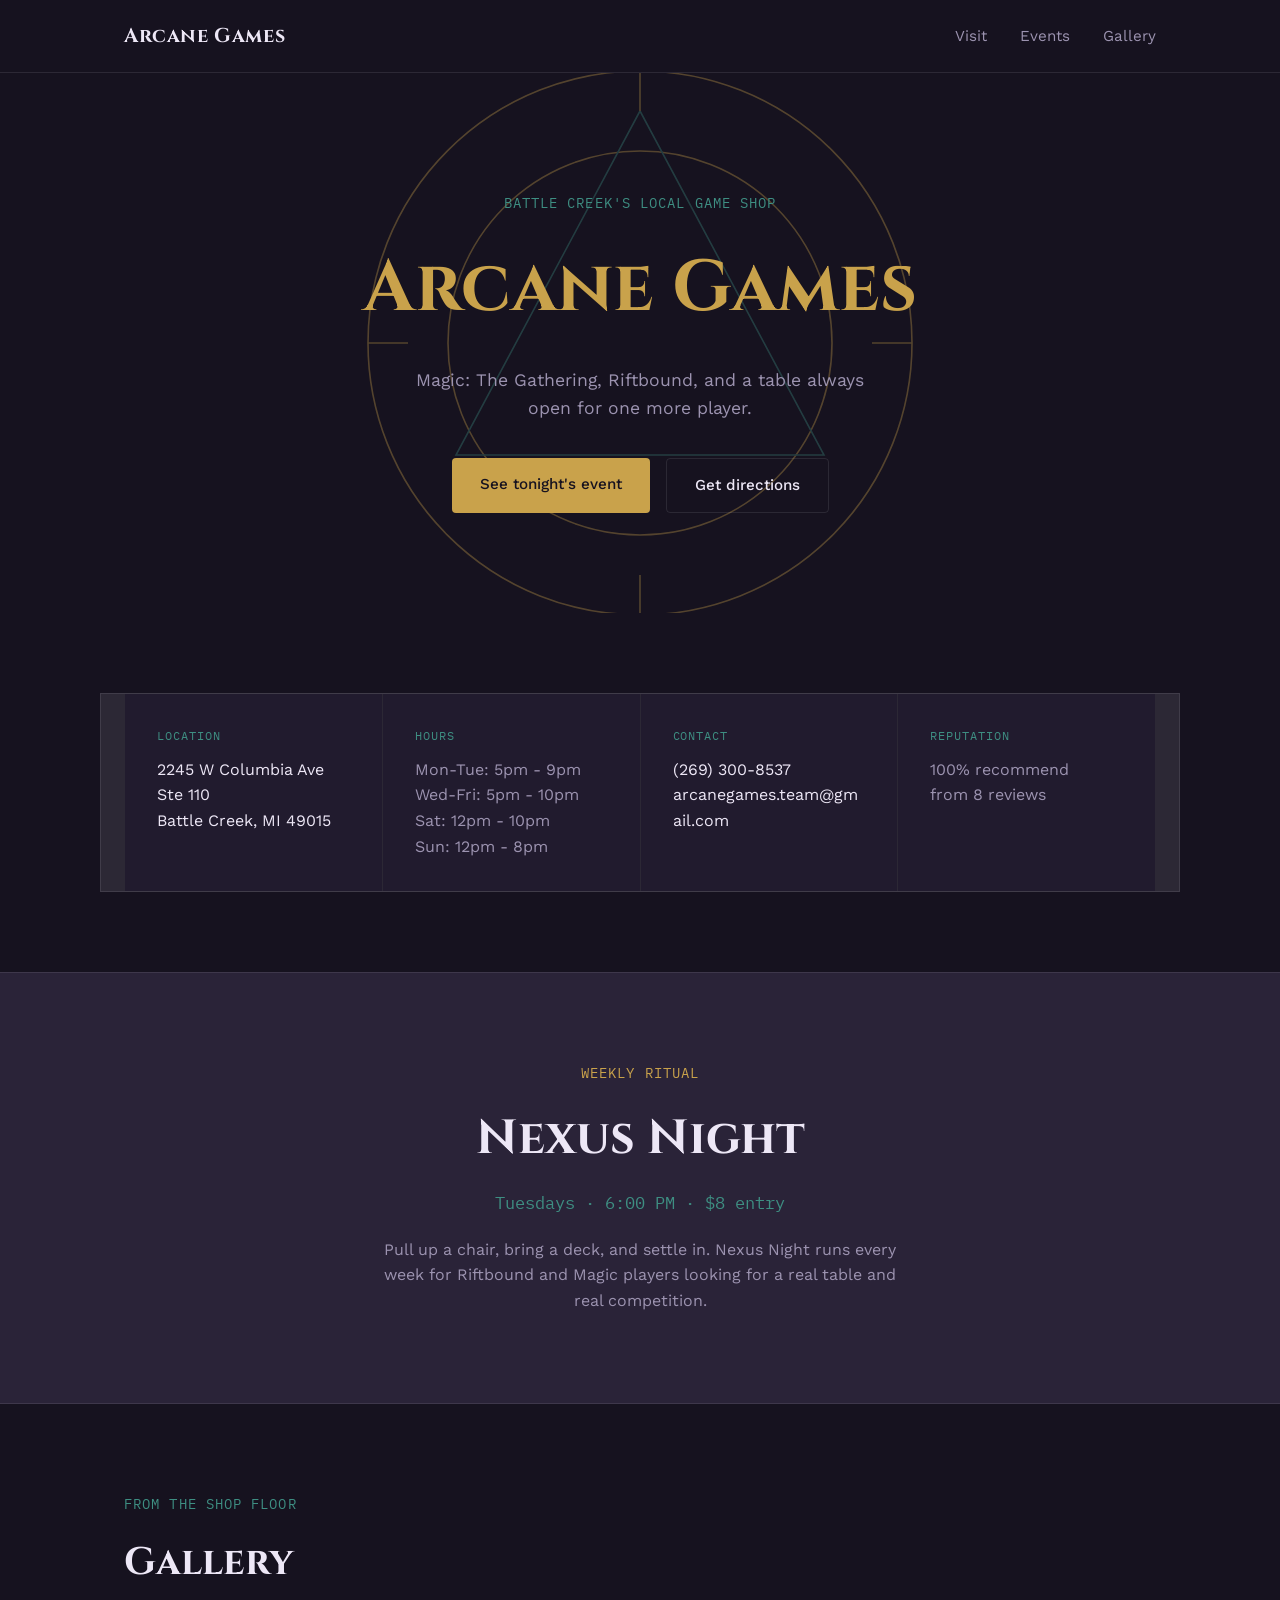
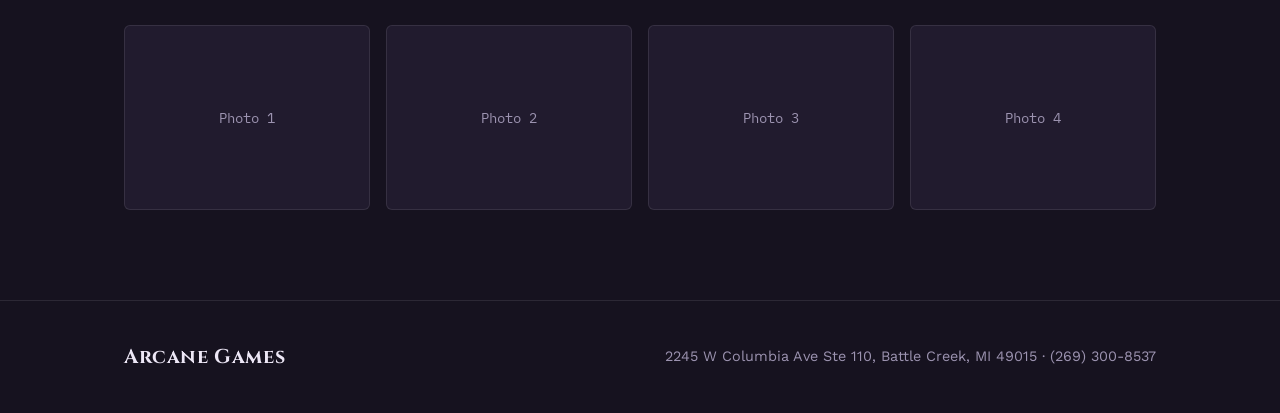
==== index.html @ 2b304235 "Add initial homepage with hero, details, event spotlight, and gallery" ====
<!DOCTYPE html>
<html lang="en">
<head>
<meta charset="UTF-8">
<meta name="viewport" content="width=device-width, initial-scale=1.0">
<title>Arcane Games | Battle Creek, MI</title>
<link rel="stylesheet" href="style.css">
<link rel="preconnect" href="https://fonts.googleapis.com">
<link href="https://fonts.googleapis.com/css2?family=Cinzel:wght@500;700&family=Work+Sans:wght@400;500;600&family=IBM+Plex+Mono:wght@400;500&display=swap" rel="stylesheet">
</head>
<body>

  <header class="site-header">
    <div class="wrap header-inner">
      <span class="logo">Arcane Games</span>
      <nav class="nav-links">
        <a href="#details">Visit</a>
        <a href="#events">Events</a>
        <a href="#gallery">Gallery</a>
      </nav>
    </div>
  </header>

  <section class="hero">
    <svg class="sigil" viewBox="0 0 400 400" aria-hidden="true">
      <circle class="sigil-ring ring-outer" cx="200" cy="200" r="170"/>
      <circle class="sigil-ring ring-inner" cx="200" cy="200" r="120"/>
      <polygon class="sigil-shape" points="200,55 315,270 85,270"/>
      <g class="sigil-ticks">
        <line x1="200" y1="30" x2="200" y2="55"/>
        <line x1="370" y1="200" x2="345" y2="200"/>
        <line x1="200" y1="370" x2="200" y2="345"/>
        <line x1="30" y1="200" x2="55" y2="200"/>
      </g>
    </svg>
    <div class="wrap hero-inner">
      <p class="eyebrow">Battle Creek's local game shop</p>
      <h1>Arcane Games</h1>
      <p class="hero-sub">Magic: The Gathering, Riftbound, and a table always open for one more player.</p>
      <div class="hero-actions">
        <a class="btn btn-gold" href="#events">See tonight's event</a>
        <a class="btn btn-ghost" href="#details">Get directions</a>
      </div>
    </div>
  </section>

  <section id="details" class="details">
    <div class="wrap details-grid">
      <div class="detail-card">
        <span class="label">Location</span>
        <p><a href="https://maps.google.com/?q=2245+W+Columbia+Ave+Ste+110+Battle+Creek+MI+49015" target="_blank" rel="noopener">2245 W Columbia Ave Ste 110<br>Battle Creek, MI 49015</a></p>
      </div>
      <div class="detail-card">
        <span class="label">Hours</span>
        <p>Mon-Tue: 5pm - 9pm<br>Wed-Fri: 5pm - 10pm<br>Sat: 12pm - 10pm<br>Sun: 12pm - 8pm</p>
      </div>
      <div class="detail-card">
        <span class="label">Contact</span>
        <p><a href="tel:+12693008537">(269) 300-8537</a><br>
        <a href="mailto:arcanegames.team@gmail.com">arcanegames.team@gmail.com</a></p>
      </div>
      <div class="detail-card">
        <span class="label">Reputation</span>
        <p>100% recommend<br>from 8 reviews</p>
      </div>
    </div>
  </section>

  <section id="events" class="event-spotlight">
    <div class="wrap event-inner">
      <span class="eyebrow eyebrow-light">Weekly Ritual</span>
      <h2>Nexus Night</h2>
      <p class="event-time">Tuesdays · 6:00 PM · $8 entry</p>
      <p class="event-copy">Pull up a chair, bring a deck, and settle in. Nexus Night runs every week for Riftbound and Magic players looking for a real table and real competition.</p>
    </div>
  </section>

  <section id="gallery" class="gallery">
    <div class="wrap">
      <span class="eyebrow">From the shop floor</span>
      <h2>Gallery</h2>
      <div class="gallery-grid">
        <!-- Replace these with real photos in an /images folder -->
        <div class="gallery-item placeholder">Photo 1</div>
        <div class="gallery-item placeholder">Photo 2</div>
        <div class="gallery-item placeholder">Photo 3</div>
        <div class="gallery-item placeholder">Photo 4</div>
      </div>
    </div>
  </section>

  <footer class="site-footer">
    <div class="wrap footer-inner">
      <span class="logo">Arcane Games</span>
      <p>2245 W Columbia Ave Ste 110, Battle Creek, MI 49015 · (269) 300-8537</p>
    </div>
  </footer>

  <script src="script.js"></script>
</body>
</html>
---- style.css ----
:root {
  --bg: #16121f;
  --surface: #211b2e;
  --surface-alt: #2a2338;
  --gold: #c9a24b;
  --teal: #3e8e82;
  --text: #ede7f6;
  --text-muted: #9c93b0;
  --border: rgba(237, 231, 246, 0.1);

  --font-display: 'Cinzel', serif;
  --font-body: 'Work Sans', sans-serif;
  --font-mono: 'IBM Plex Mono', monospace;
}

* { box-sizing: border-box; margin: 0; padding: 0; }

body {
  background: var(--bg);
  color: var(--text);
  font-family: var(--font-body);
  line-height: 1.6;
}

a { color: var(--gold); text-decoration: none; }
a:hover { text-decoration: underline; }

.wrap {
  max-width: 1080px;
  margin: 0 auto;
  padding: 0 24px;
}

/* Header */
.site-header {
  padding: 20px 0;
  border-bottom: 1px solid var(--border);
}
.header-inner {
  display: flex;
  justify-content: space-between;
  align-items: center;
}
.logo {
  font-family: var(--font-display);
  font-weight: 700;
  font-size: 1.25rem;
  letter-spacing: 0.03em;
}
.nav-links a {
  color: var(--text-muted);
  margin-left: 28px;
  font-size: 0.95rem;
}
.nav-links a:hover { color: var(--gold); }

/* Hero */
.hero {
  position: relative;
  overflow: hidden;
  padding: 120px 0 100px;
  text-align: center;
}
.sigil {
  position: absolute;
  top: 50%;
  left: 50%;
  width: 640px;
  height: 640px;
  transform: translate(-50%, -50%);
  opacity: 0;
  pointer-events: none;
}
.sigil-ring, .sigil-shape, .sigil-ticks line {
  fill: none;
  stroke: var(--gold);
  stroke-width: 1;
}
.sigil-shape { stroke: var(--teal); }

body.loaded .sigil {
  animation: sigil-fade-in 1.8s ease-out forwards;
}
.ring-outer {
  stroke-dasharray: 1070;
  stroke-dashoffset: 1070;
}
.ring-inner {
  stroke-dasharray: 754;
  stroke-dashoffset: 754;
}
.sigil-shape {
  stroke-dasharray: 720;
  stroke-dashoffset: 720;
}
body.loaded .ring-outer {
  animation: sigil-draw 1.6s ease-out 0.2s forwards;
}
body.loaded .ring-inner {
  animation: sigil-draw 1.6s ease-out 0.5s forwards;
}
body.loaded .sigil-shape {
  animation: sigil-draw 1.4s ease-out 0.8s forwards;
}

@keyframes sigil-fade-in {
  to { opacity: 0.35; }
}
@keyframes sigil-draw {
  to { stroke-dashoffset: 0; }
}

@media (prefers-reduced-motion: reduce) {
  .sigil { opacity: 0.25; }
  .ring-outer, .ring-inner, .sigil-shape { stroke-dashoffset: 0; }
  body.loaded .sigil,
  body.loaded .ring-outer,
  body.loaded .ring-inner,
  body.loaded .sigil-shape {
    animation: none;
  }
}

.hero-inner { position: relative; z-index: 1; }
.eyebrow {
  display: block;
  font-family: var(--font-mono);
  font-size: 0.85rem;
  letter-spacing: 0.08em;
  text-transform: uppercase;
  color: var(--teal);
  margin-bottom: 16px;
}
.hero h1 {
  font-family: var(--font-display);
  font-size: clamp(2.5rem, 6vw, 4.5rem);
  font-weight: 700;
  color: var(--gold);
  margin-bottom: 20px;
}
.hero-sub {
  max-width: 480px;
  margin: 0 auto 36px;
  color: var(--text-muted);
  font-size: 1.1rem;
}
.hero-actions {
  display: flex;
  gap: 16px;
  justify-content: center;
  flex-wrap: wrap;
}
.btn {
  display: inline-block;
  padding: 14px 28px;
  border-radius: 4px;
  font-weight: 500;
  font-size: 0.95rem;
}
.btn-gold {
  background: var(--gold);
  color: var(--bg);
}
.btn-gold:hover { background: #d9b562; text-decoration: none; }
.btn-ghost {
  border: 1px solid var(--border);
  color: var(--text);
}
.btn-ghost:hover { border-color: var(--gold); color: var(--gold); text-decoration: none; }

/* Details */
.details { padding: 80px 0; }
.details-grid {
  display: grid;
  grid-template-columns: repeat(auto-fit, minmax(220px, 1fr));
  gap: 1px;
  background: var(--border);
  border: 1px solid var(--border);
}
.detail-card {
  background: var(--surface);
  padding: 32px;
}
.detail-card .label {
  display: block;
  font-family: var(--font-mono);
  font-size: 0.75rem;
  letter-spacing: 0.08em;
  text-transform: uppercase;
  color: var(--teal);
  margin-bottom: 12px;
}
.detail-card p { 
    color: var(--text-muted);
    overflow-wrap: break-word;
}
.detail-card a { color: var(--text); }

/* Event spotlight */
.event-spotlight {
  background: var(--surface-alt);
  padding: 90px 0;
  text-align: center;
  border-top: 1px solid var(--border);
  border-bottom: 1px solid var(--border);
}
.eyebrow-light { color: var(--gold); }
.event-spotlight h2 {
  font-family: var(--font-display);
  font-size: clamp(2rem, 4vw, 3rem);
  margin-bottom: 12px;
}
.event-time {
  font-family: var(--font-mono);
  color: var(--teal);
  margin-bottom: 20px;
  font-size: 1.05rem;
}
.event-copy {
  max-width: 520px;
  margin: 0 auto;
  color: var(--text-muted);
}

/* Gallery */
.gallery { padding: 90px 0; }
.gallery h2 {
  font-family: var(--font-display);
  font-size: clamp(1.8rem, 3vw, 2.5rem);
  margin: 8px 0 32px;
}
.gallery-grid {
  display: grid;
  grid-template-columns: repeat(auto-fit, minmax(220px, 1fr));
  gap: 16px;
}
.gallery-item {
  aspect-ratio: 4/3;
  background: var(--surface);
  border: 1px solid var(--border);
  border-radius: 6px;
  display: flex;
  align-items: center;
  justify-content: center;
  color: var(--text-muted);
  font-family: var(--font-mono);
  font-size: 0.9rem;
  background-size: cover;
  background-position: center;
}

/* Footer */
.site-footer {
  border-top: 1px solid var(--border);
  padding: 40px 0;
}
.footer-inner {
  display: flex;
  justify-content: space-between;
  align-items: center;
  flex-wrap: wrap;
  gap: 12px;
}
.footer-inner p {
  color: var(--text-muted);
  font-size: 0.9rem;
}

@media (max-width: 640px) {
  .nav-links { display: none; }
  .footer-inner { flex-direction: column; text-align: center; }
}
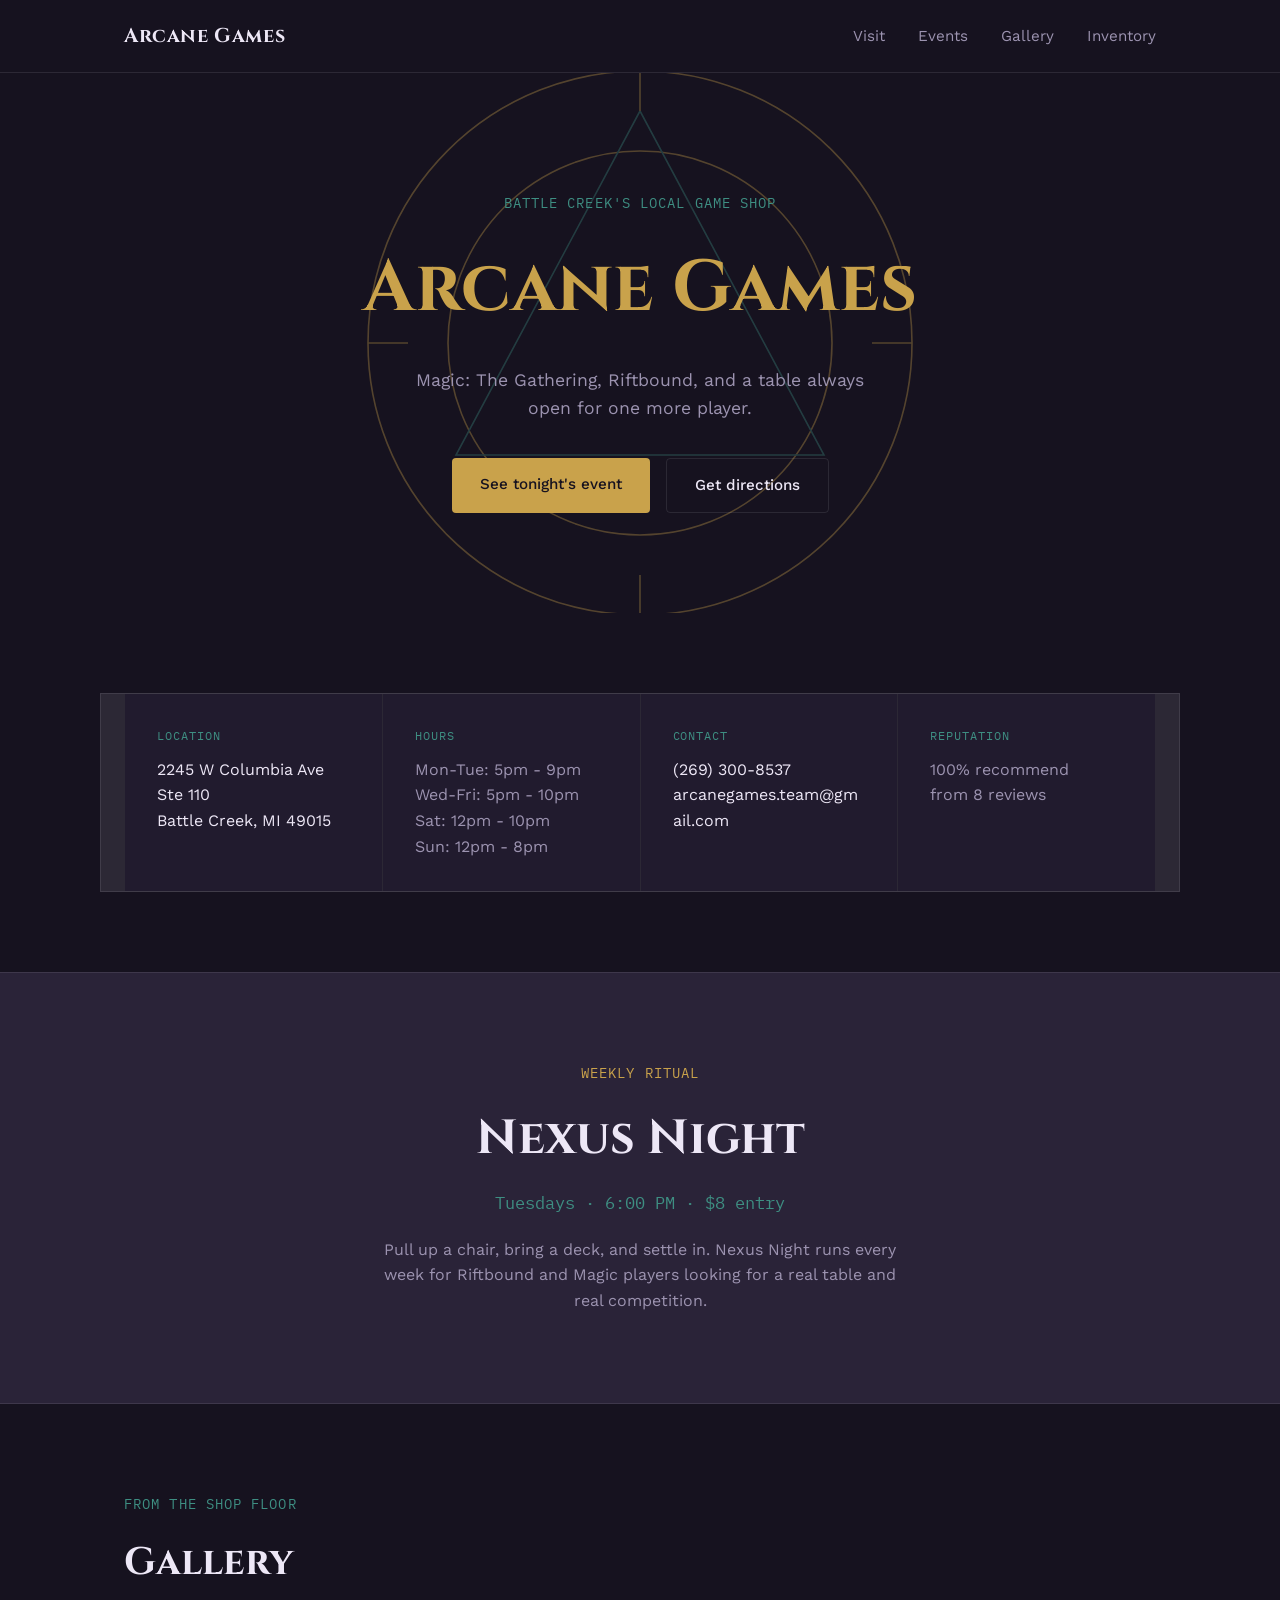
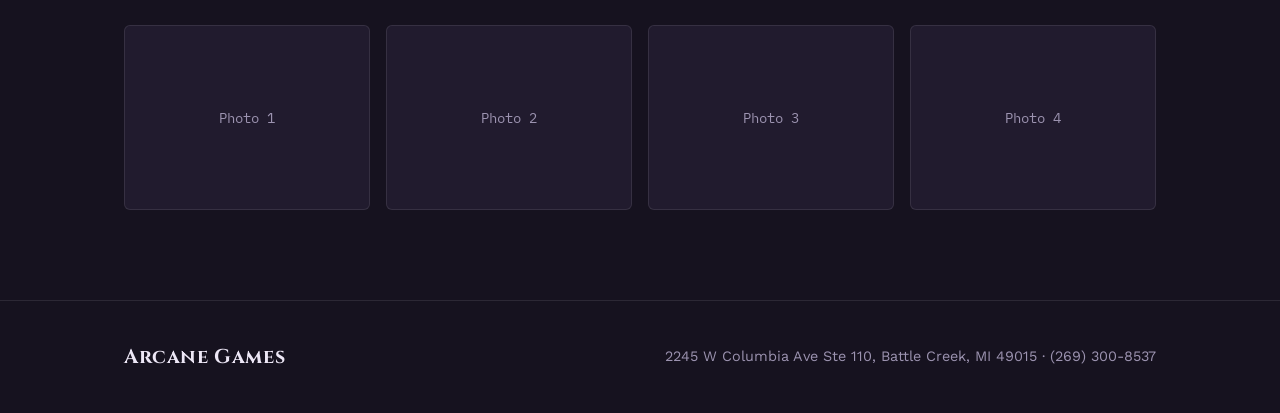
==== commit fb8aa481: "Add live inventory search with Scryfall card images" ====
--- a/index.html
+++ b/index.html
@@ -17,6 +17,7 @@
         <a href="#details">Visit</a>
         <a href="#events">Events</a>
         <a href="#gallery">Gallery</a>
+        <a href="inventory.html">Inventory</a>
       </nav>
     </div>
   </header>
--- a/style.css
+++ b/style.css
@@ -269,4 +269,109 @@
 @media (max-width: 640px) {
   .nav-links { display: none; }
   .footer-inner { flex-direction: column; text-align: center; }
+}
+
+/* Inventory page */
+.inventory-page {
+  padding: 100px 0 80px;
+  min-height: 60vh;
+}
+.inventory-title {
+  font-family: var(--font-display);
+  font-size: clamp(2rem, 4vw, 3rem);
+  color: var(--gold);
+  margin: 8px 0 12px;
+}
+.inventory-sub {
+  color: var(--text-muted);
+  margin-bottom: 32px;
+}
+
+.inventory-controls {
+  display: flex;
+  gap: 12px;
+  flex-wrap: wrap;
+  margin-bottom: 28px;
+}
+.inventory-search {
+  flex: 1 1 260px;
+  padding: 12px 16px;
+  background: var(--surface);
+  border: 1px solid var(--border);
+  border-radius: 4px;
+  color: var(--text);
+  font-family: var(--font-body);
+  font-size: 0.95rem;
+}
+.inventory-search::placeholder { color: var(--text-muted); }
+
+.inventory-select {
+  padding: 12px 16px;
+  background: var(--surface);
+  border: 1px solid var(--border);
+  border-radius: 4px;
+  color: var(--text);
+  font-family: var(--font-body);
+  font-size: 0.95rem;
+}
+
+.inventory-status {
+  color: var(--text-muted);
+  font-family: var(--font-mono);
+  font-size: 0.9rem;
+  margin-bottom: 20px;
+}
+
+.inventory-grid {
+  display: grid;
+  grid-template-columns: repeat(auto-fill, minmax(240px, 1fr));
+  gap: 16px;
+}
+.card-tile {
+  background: var(--surface);
+  border: 1px solid var(--border);
+  border-radius: 6px;
+  overflow: hidden;
+}
+.card-image {
+  width: 100%;
+  aspect-ratio: 5/7;
+  object-fit: cover;
+  display: block;
+  background: var(--surface-alt);
+}
+.card-image-placeholder {
+  display: flex;
+  align-items: center;
+  justify-content: center;
+  color: var(--text-muted);
+  font-family: var(--font-mono);
+  font-size: 0.85rem;
+}
+.card-info {
+  padding: 16px;
+}
+.card-tile .card-name {
+  font-weight: 600;
+  color: var(--text);
+  margin-bottom: 6px;
+}
+.card-tile .card-set {
+  font-family: var(--font-mono);
+  font-size: 0.8rem;
+  color: var(--teal);
+  text-transform: uppercase;
+  letter-spacing: 0.05em;
+  margin-bottom: 10px;
+}
+.card-tile .card-meta {
+  display: flex;
+  justify-content: space-between;
+  align-items: center;
+  color: var(--text-muted);
+  font-size: 0.9rem;
+}
+.card-tile .card-price {
+  color: var(--gold);
+  font-weight: 600;
 }
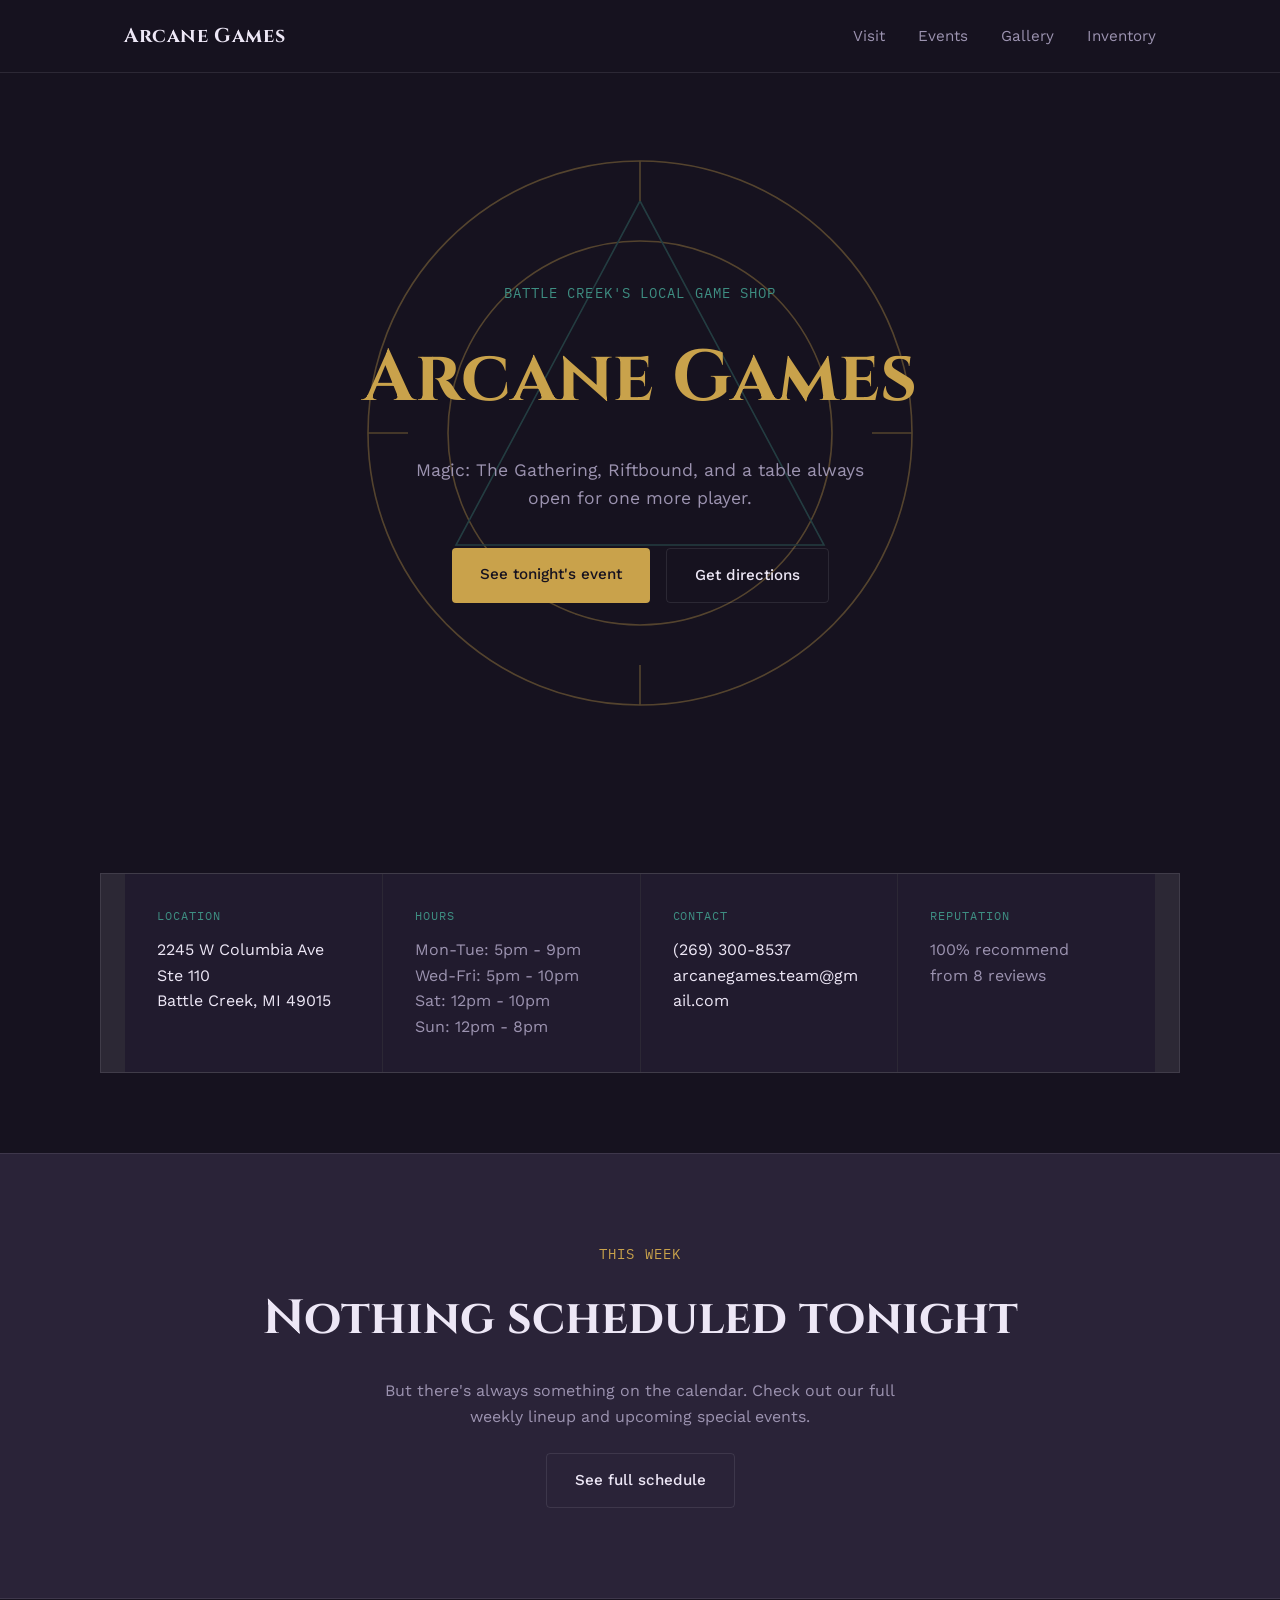
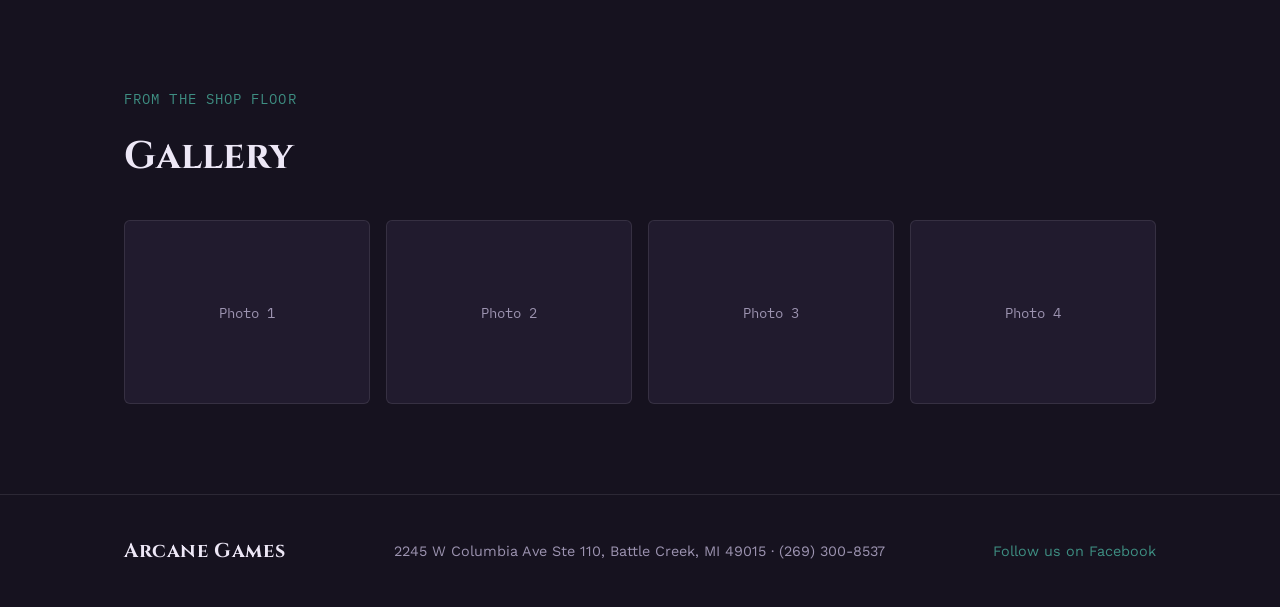
==== commit ef2e9e90: "Add tonight's event feature, fix events page spacing, fix hero sigil clipping" ====
--- a/index.html
+++ b/index.html
@@ -15,7 +15,7 @@
       <span class="logo">Arcane Games</span>
       <nav class="nav-links">
         <a href="#details">Visit</a>
-        <a href="#events">Events</a>
+        <a href="events.html">Events</a>
         <a href="#gallery">Gallery</a>
         <a href="inventory.html">Inventory</a>
       </nav>
@@ -68,13 +68,14 @@
   </section>
 
   <section id="events" class="event-spotlight">
-    <div class="wrap event-inner">
-      <span class="eyebrow eyebrow-light">Weekly Ritual</span>
-      <h2>Nexus Night</h2>
-      <p class="event-time">Tuesdays · 6:00 PM · $8 entry</p>
-      <p class="event-copy">Pull up a chair, bring a deck, and settle in. Nexus Night runs every week for Riftbound and Magic players looking for a real table and real competition.</p>
-    </div>
-  </section>
+  <div class="wrap event-inner">
+    <span class="eyebrow eyebrow-light" id="tonightLabel">Tonight</span>
+    <h2 id="tonightName">Loading...</h2>
+    <p class="event-time" id="tonightTime"></p>
+    <p class="event-copy" id="tonightCopy"></p>
+    <a href="events.html" class="btn btn-ghost" style="margin-top: 24px; display: inline-block;">See full schedule</a>
+  </div>
+</section>
 
   <section id="gallery" class="gallery">
     <div class="wrap">
@@ -91,11 +92,12 @@
   </section>
 
   <footer class="site-footer">
-    <div class="wrap footer-inner">
-      <span class="logo">Arcane Games</span>
-      <p>2245 W Columbia Ave Ste 110, Battle Creek, MI 49015 · (269) 300-8537</p>
-    </div>
-  </footer>
+  <div class="wrap footer-inner">
+    <span class="logo">Arcane Games</span>
+    <p>2245 W Columbia Ave Ste 110, Battle Creek, MI 49015 · (269) 300-8537</p>
+    <a href="https://www.facebook.com/ArcaneGamesLLC" target="_blank" rel="noopener" class="facebook-link">Follow us on Facebook</a>
+  </div>
+</footer>
 
   <script src="script.js"></script>
 </body>
--- a/style.css
+++ b/style.css
@@ -59,6 +59,10 @@
   position: relative;
   overflow: hidden;
   padding: 120px 0 100px;
+  min-height: 720px;
+  display: flex;
+  align-items: center;
+  justify-content: center;
   text-align: center;
 }
 .sigil {
@@ -374,4 +378,132 @@
 .card-tile .card-price {
   color: var(--gold);
   font-weight: 600;
+}
+
+/* Events page */
+.events-page {
+  padding: 60px 0 80px;
+}
+.section-heading {
+  font-family: var(--font-display);
+  font-size: clamp(1.5rem, 3vw, 2rem);
+  color: var(--gold);
+  margin: 56px 0 20px;
+}
+.events-page > .wrap > .section-heading:first-of-type {
+  margin-top: 40px;
+}
+
+/* Weekly schedule */
+.schedule-grid {
+  border: 1px solid var(--border);
+  border-radius: 6px;
+  overflow: hidden;
+}
+.schedule-row {
+  display: grid;
+  grid-template-columns: 110px 1fr 100px 70px;
+  align-items: center;
+  padding: 16px 20px;
+  background: var(--surface);
+  border-bottom: 1px solid var(--border);
+}
+.schedule-row:last-child { border-bottom: none; }
+.schedule-day {
+  font-family: var(--font-mono);
+  font-size: 0.8rem;
+  letter-spacing: 0.05em;
+  text-transform: uppercase;
+  color: var(--teal);
+}
+.schedule-name {
+  color: var(--text);
+  font-weight: 500;
+}
+.schedule-time {
+  color: var(--text-muted);
+  font-size: 0.9rem;
+}
+.schedule-fee {
+  color: var(--gold);
+  font-weight: 600;
+  text-align: right;
+}
+
+/* Special events */
+.special-events {
+  display: grid;
+  gap: 16px;
+}
+.event-card {
+  background: var(--surface);
+  border: 1px solid var(--border);
+  border-radius: 6px;
+  padding: 24px;
+}
+.event-card-date {
+  font-family: var(--font-mono);
+  font-size: 0.8rem;
+  letter-spacing: 0.05em;
+  text-transform: uppercase;
+  color: var(--teal);
+}
+.event-card-name {
+  font-family: var(--font-display);
+  font-size: 1.3rem;
+  color: var(--text);
+  margin: 8px 0 10px;
+}
+.event-card-copy {
+  color: var(--text-muted);
+}
+
+/* Rental card */
+.rental-card {
+  background: var(--surface-alt);
+  border: 1px solid var(--border);
+  border-radius: 6px;
+  padding: 32px;
+}
+.rental-price {
+  font-family: var(--font-display);
+  font-size: 2.2rem;
+  color: var(--gold);
+  margin-bottom: 12px;
+}
+.rental-price span {
+  font-family: var(--font-body);
+  font-size: 1rem;
+  color: var(--text-muted);
+  font-weight: 400;
+}
+.rental-copy {
+  color: var(--text-muted);
+  margin-bottom: 20px;
+  max-width: 520px;
+}
+.rental-subhead {
+  color: var(--text);
+  font-weight: 600;
+  margin-bottom: 10px;
+}
+.rental-list {
+  color: var(--text-muted);
+  margin: 0 0 24px 20px;
+}
+.rental-list li { margin-bottom: 6px; }
+
+/* Facebook link in footer */
+.facebook-link {
+  color: var(--teal);
+  font-size: 0.9rem;
+}
+
+/* Mobile */
+@media (max-width: 640px) {
+  .schedule-row {
+    grid-template-columns: 1fr;
+    gap: 4px;
+  }
+  .schedule-fee { text-align: left; }
 }
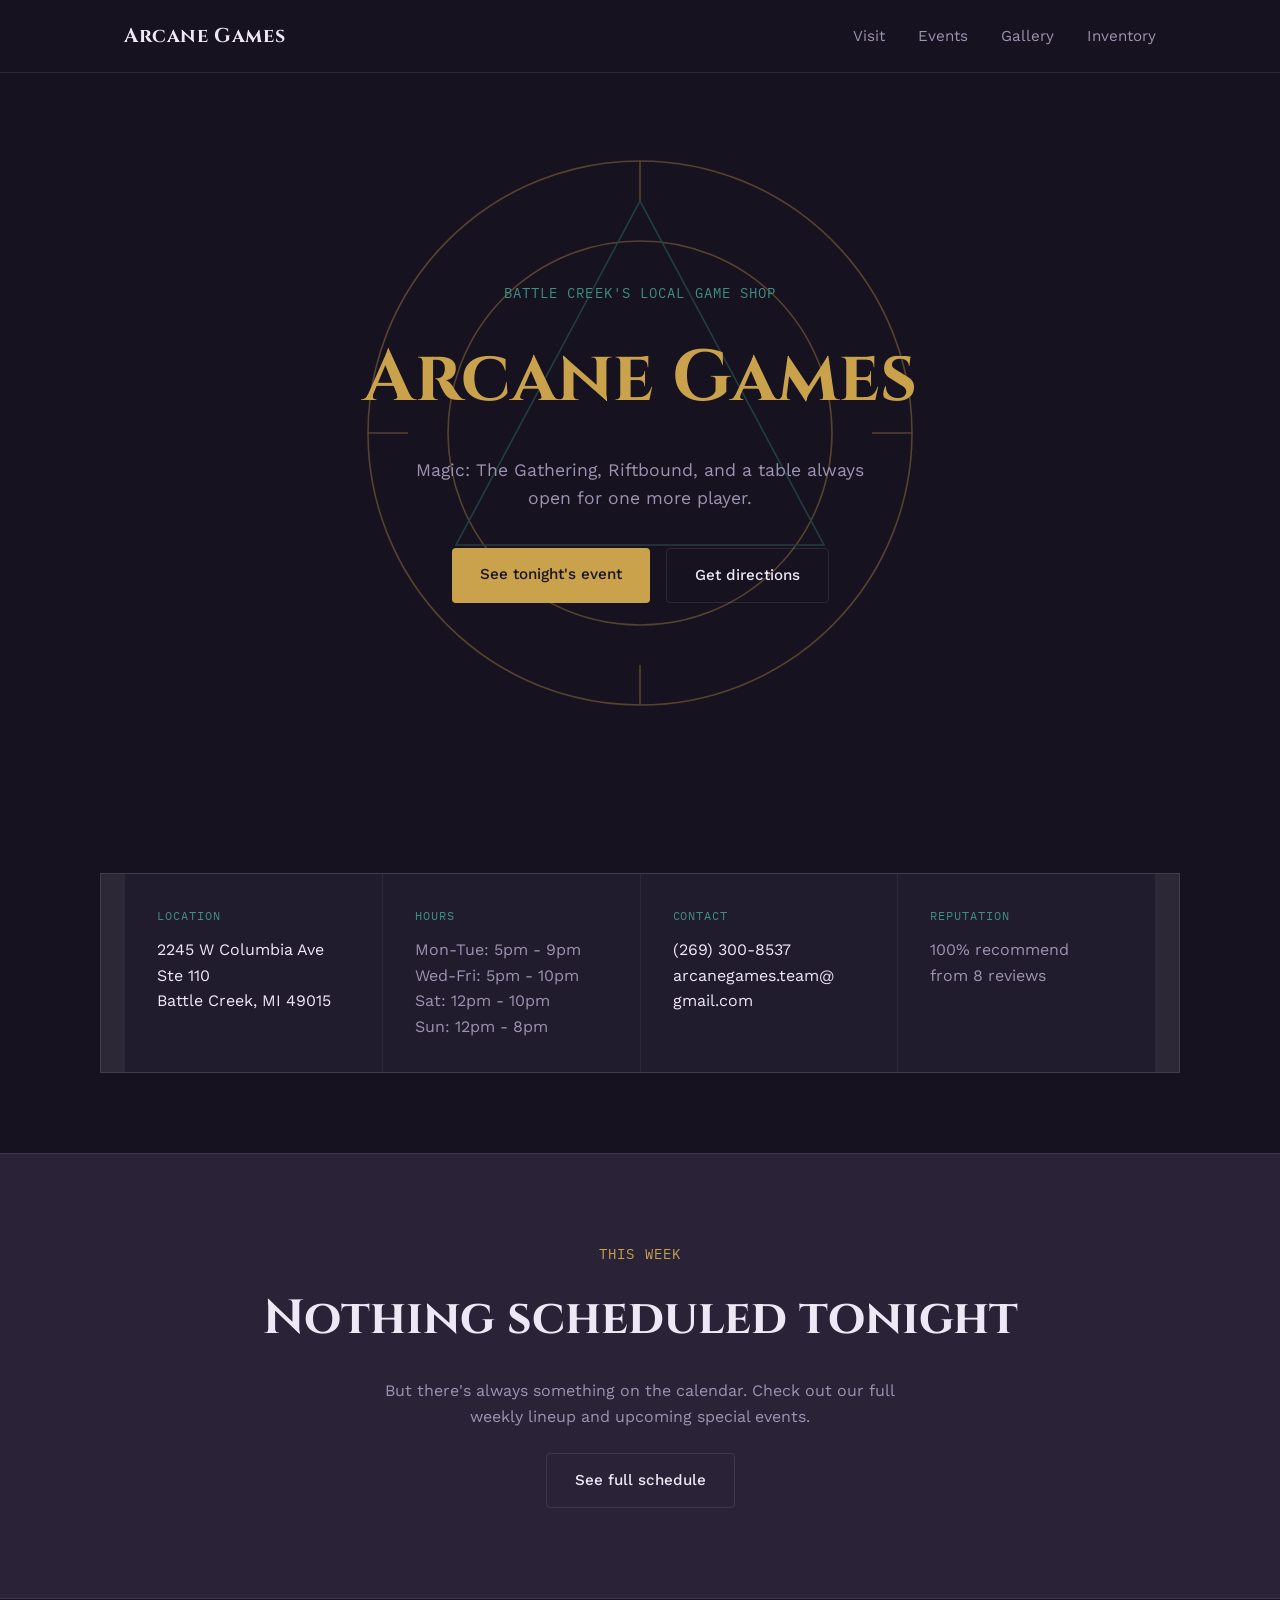
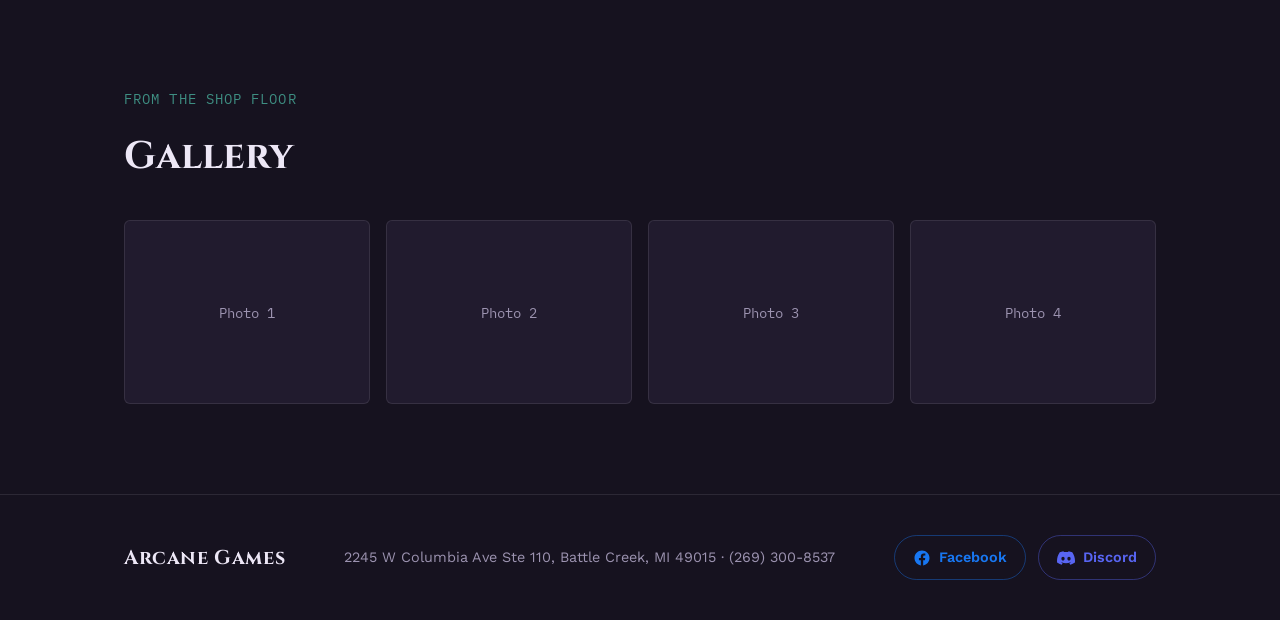
==== commit 66717ab9: "Add Facebook and DIscord Social buttons to footer and fixxed email wrapping" ====
--- a/index.html
+++ b/index.html
@@ -4,6 +4,11 @@
 <meta charset="UTF-8">
 <meta name="viewport" content="width=device-width, initial-scale=1.0">
 <title>Arcane Games | Battle Creek, MI</title>
+<meta property="og:title" content="Arcane Games | Battle Creek's Local Game Shop">
+<meta property="og:description" content="Magic: The Gathering, Riftbound, and a table always open for one more player.">
+<meta property="og:type" content="website">
+<meta property="og:url" content="https://isaiahgdesigns.github.io/arcane-games-site/">
+<link rel="icon" type="image/svg+xml" href="favicon.svg">
 <link rel="stylesheet" href="style.css">
 <link rel="preconnect" href="https://fonts.googleapis.com">
 <link href="https://fonts.googleapis.com/css2?family=Cinzel:wght@500;700&family=Work+Sans:wght@400;500;600&family=IBM+Plex+Mono:wght@400;500&display=swap" rel="stylesheet">
@@ -13,7 +18,8 @@
   <header class="site-header">
     <div class="wrap header-inner">
       <span class="logo">Arcane Games</span>
-      <nav class="nav-links">
+      <button class="nav-toggle" id="navToggle" aria-label="Menu">☰</button>
+      <nav class="nav-links" id="navLinks">
         <a href="#details">Visit</a>
         <a href="events.html">Events</a>
         <a href="#gallery">Gallery</a>
@@ -58,7 +64,7 @@
       <div class="detail-card">
         <span class="label">Contact</span>
         <p><a href="tel:+12693008537">(269) 300-8537</a><br>
-        <a href="mailto:arcanegames.team@gmail.com">arcanegames.team@gmail.com</a></p>
+        <a href="mailto:arcanegames.team@gmail.com">arcanegames.team@<wbr>gmail.com</a></p>
       </div>
       <div class="detail-card">
         <span class="label">Reputation</span>
@@ -95,7 +101,16 @@
   <div class="wrap footer-inner">
     <span class="logo">Arcane Games</span>
     <p>2245 W Columbia Ave Ste 110, Battle Creek, MI 49015 · (269) 300-8537</p>
-    <a href="https://www.facebook.com/ArcaneGamesLLC" target="_blank" rel="noopener" class="facebook-link">Follow us on Facebook</a>
+    <div class="social-links">
+      <a href="https://www.facebook.com/ArcaneGamesLLC" target="_blank" rel="noopener" class="social-btn social-btn-facebook">
+        <svg viewBox="0 0 24 24" width="18" height="18" fill="currentColor"><path d="M22 12c0-5.523-4.477-10-10-10S2 6.477 2 12c0 4.991 3.657 9.128 8.438 9.878v-6.987h-2.54V12h2.54V9.797c0-2.506 1.492-3.89 3.777-3.89 1.094 0 2.238.195 2.238.195v2.46h-1.26c-1.243 0-1.63.771-1.63 1.562V12h2.773l-.443 2.89h-2.33v6.988C18.343 21.128 22 16.991 22 12z"/></svg>
+        Facebook
+      </a>
+      <a href="https://discord.gg/Nr4P8Qkdj" target="_blank" rel="noopener" class="social-btn social-btn-discord">
+        <svg viewBox="0 0 24 24" width="18" height="18" fill="currentColor"><path d="M20.317 4.369a19.79 19.79 0 0 0-4.885-1.515.074.074 0 0 0-.079.037c-.21.375-.444.864-.608 1.25a18.27 18.27 0 0 0-5.487 0 12.64 12.64 0 0 0-.617-1.25.077.077 0 0 0-.079-.037A19.736 19.736 0 0 0 3.677 4.37a.07.07 0 0 0-.032.027C.533 9.046-.32 13.58.099 18.058a.082.082 0 0 0 .031.056 19.9 19.9 0 0 0 5.993 3.03.078.078 0 0 0 .084-.028 14.09 14.09 0 0 0 1.226-1.994.076.076 0 0 0-.041-.106 13.107 13.107 0 0 1-1.872-.892.077.077 0 0 1-.008-.128c.126-.094.252-.192.372-.291a.074.074 0 0 1 .077-.01c3.928 1.793 8.18 1.793 12.062 0a.073.073 0 0 1 .078.01c.12.099.246.198.373.292a.077.077 0 0 1-.006.127 12.3 12.3 0 0 1-1.873.892.076.076 0 0 0-.04.107c.36.698.772 1.363 1.225 1.993a.076.076 0 0 0 .084.029 19.84 19.84 0 0 0 6.002-3.03.077.077 0 0 0 .032-.055c.5-5.177-.838-9.674-3.549-13.66a.061.061 0 0 0-.031-.028zM8.02 15.33c-1.183 0-2.157-1.085-2.157-2.419 0-1.333.955-2.419 2.157-2.419 1.21 0 2.176 1.096 2.157 2.42 0 1.333-.955 2.418-2.157 2.418zm7.975 0c-1.183 0-2.157-1.085-2.157-2.419 0-1.333.955-2.419 2.157-2.419 1.21 0 2.176 1.096 2.157 2.42 0 1.333-.946 2.418-2.157 2.418z"/></svg>
+        Discord
+      </a>
+    </div>
   </div>
 </footer>
 
--- a/style.css
+++ b/style.css
@@ -277,7 +277,7 @@
 
 /* Inventory page */
 .inventory-page {
-  padding: 100px 0 80px;
+  padding: 60px 0 80px;
   min-height: 60vh;
 }
 .inventory-title {
@@ -345,12 +345,16 @@
   background: var(--surface-alt);
 }
 .card-image-placeholder {
+  aspect-ratio: auto;
+  height: 100px;
+  width: 100%;
   display: flex;
   align-items: center;
   justify-content: center;
   color: var(--text-muted);
   font-family: var(--font-mono);
   font-size: 0.85rem;
+  background: var(--surface-alt);
 }
 .card-info {
   padding: 16px;
@@ -506,4 +510,132 @@
     gap: 4px;
   }
   .schedule-fee { text-align: left; }
+}
+
+.inventory-note {
+  color: var(--gold);
+  font-style: italic;
+  font-size: 0.9rem;
+  margin-top: -8px;
+  margin-bottom: 28px;
+  max-width: 560px;
+}
+.inventory-note a { color: var(--teal); }
+
+.inventory-toggle {
+  display: flex;
+  gap: 12px;
+  margin-bottom: 28px;
+}
+.toggle-btn {
+  padding: 10px 20px;
+  background: transparent;
+  border: 1px solid var(--border);
+  border-radius: 4px;
+  color: var(--text-muted);
+  font-family: var(--font-body);
+  font-size: 0.9rem;
+  cursor: pointer;
+}
+.toggle-btn.active {
+  background: var(--gold);
+  border-color: var(--gold);
+  color: var(--bg);
+  font-weight: 600;
+}
+
+.lightbox {
+  display: none;
+  position: fixed;
+  top: 0;
+  left: 0;
+  width: 100%;
+  height: 100%;
+  background: rgba(0, 0, 0, 0.85);
+  z-index: 1000;
+  align-items: center;
+  justify-content: center;
+  cursor: zoom-out;
+}
+.lightbox.active {
+  display: flex;
+}
+.lightbox img {
+  max-width: 90vw;
+  max-height: 90vh;
+  border-radius: 10px;
+  box-shadow: 0 20px 60px rgba(0, 0, 0, 0.5);
+}
+.card-image {
+  cursor: zoom-in;
+}
+
+.nav-toggle {
+  display: none;
+  background: none;
+  border: none;
+  color: var(--gold);
+  font-size: 1.5rem;
+  cursor: pointer;
+}
+
+@media (max-width: 640px) {
+  .nav-toggle {
+    display: block;
+  }
+  .nav-links {
+    display: none;
+    position: absolute;
+    top: 100%;
+    left: 0;
+    right: 0;
+    background: var(--surface);
+    border-top: 1px solid var(--border);
+    flex-direction: column;
+    padding: 16px 24px;
+    gap: 16px;
+  }
+  .nav-links.open {
+    display: flex;
+  }
+  .header-inner {
+    position: relative;
+    z-index: 100;
+  }
+}
+
+.social-links {
+  display: flex;
+  gap: 12px;
+  flex-wrap: wrap;
+}
+.social-btn {
+  display: flex;
+  align-items: center;
+  gap: 8px;
+  padding: 10px 18px;
+  border-radius: 999px;
+  font-size: 0.9rem;
+  font-weight: 600;
+  border: 1px solid var(--border);
+  transition: border-color 0.2s, color 0.2s;
+}
+.social-btn:hover {
+  text-decoration: none;
+}
+.social-btn-facebook {
+  color: #1877F2;
+  border-color: rgba(24, 119, 242, 0.4);
+}
+.social-btn-facebook:hover {
+  border-color: #1877F2;
+  background: rgba(24, 119, 242, 0.08);
+}
+.social-btn-discord {
+  color: #5865F2;
+  border-color: rgba(88, 101, 242, 0.4);
+}
+.social-btn-discord:hover {
+  border-color: #5865F2;
+  background: rgba(88, 101, 242, 0.08);
 }
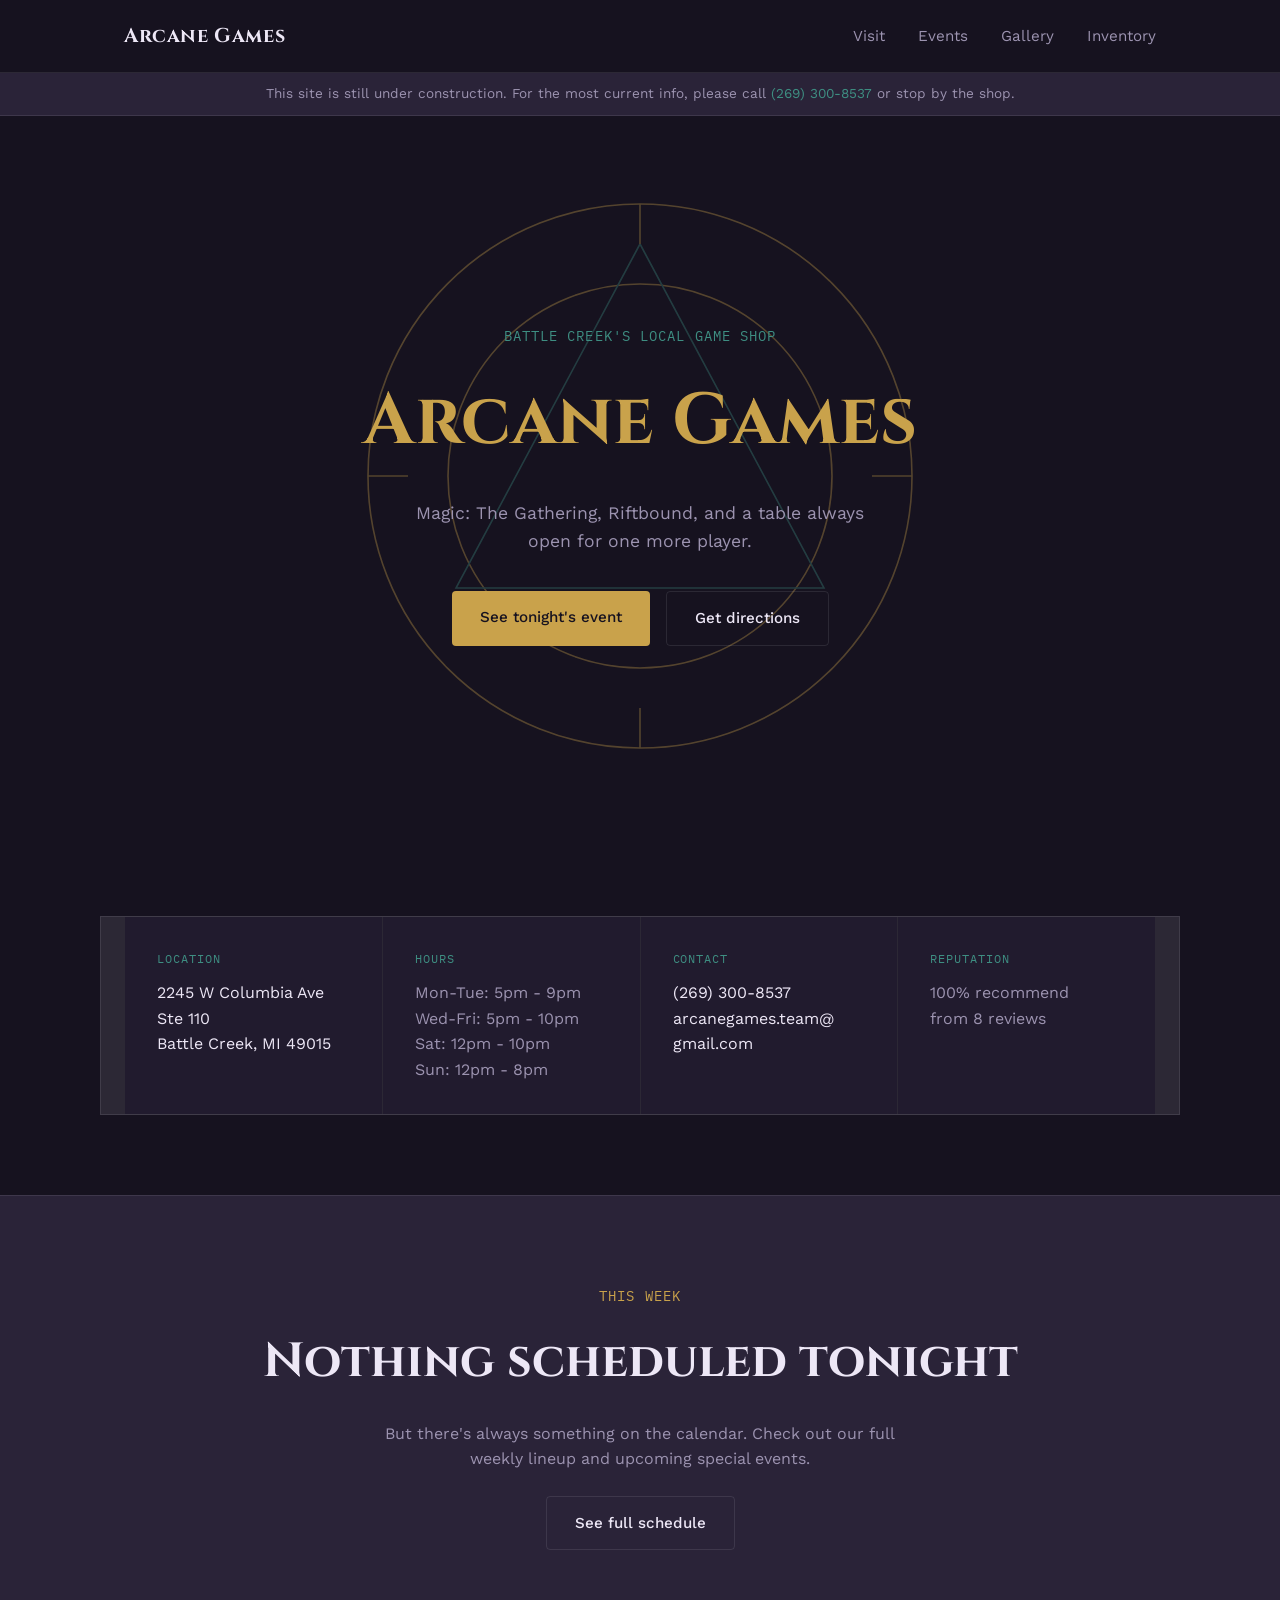
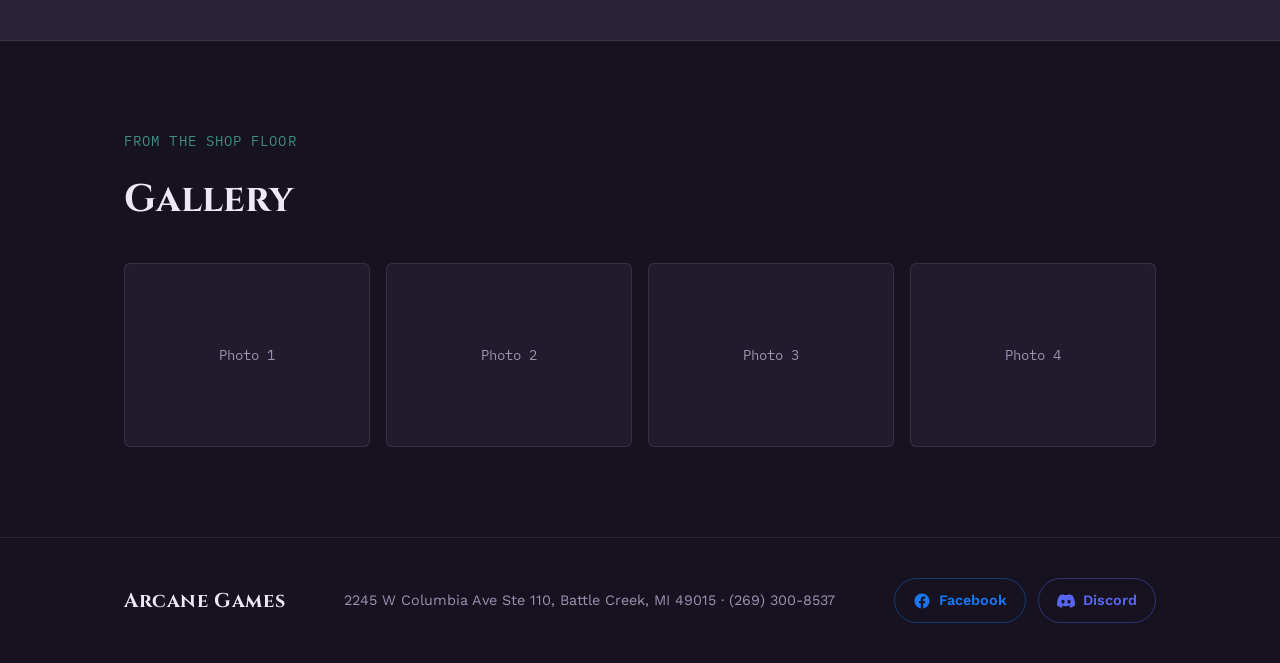
==== commit d510df03: "Add site-wide construction banner and inventory preview mode" ====
--- a/index.html
+++ b/index.html
@@ -27,6 +27,10 @@
       </nav>
     </div>
   </header>
+
+  <div class="construction-banner">
+    This site is still under construction. For the most current info, please call <a href="tel:+12693008537">(269) 300-8537</a> or stop by the shop.
+  </div>
 
   <section class="hero">
     <svg class="sigil" viewBox="0 0 400 400" aria-hidden="true">
--- a/style.css
+++ b/style.css
@@ -638,4 +638,32 @@
 .social-btn-discord:hover {
   border-color: #5865F2;
   background: rgba(88, 101, 242, 0.08);
+}
+
+.preview-banner {
+  background: rgba(201, 162, 75, 0.15);
+  border: 1px solid var(--gold);
+  border-radius: 6px;
+  padding: 16px 20px;
+  color: var(--text);
+  font-size: 0.95rem;
+  margin-bottom: 32px;
+}
+.preview-banner strong {
+  color: var(--gold);
+  text-transform: uppercase;
+  letter-spacing: 0.03em;
+  font-size: 0.85rem;
+}
+
+.construction-banner {
+  background: var(--surface-alt);
+  border-bottom: 1px solid var(--border);
+  text-align: center;
+  padding: 10px 20px;
+  font-size: 0.85rem;
+  color: var(--text-muted);
+}
+.construction-banner a {
+  color: var(--teal);
 }
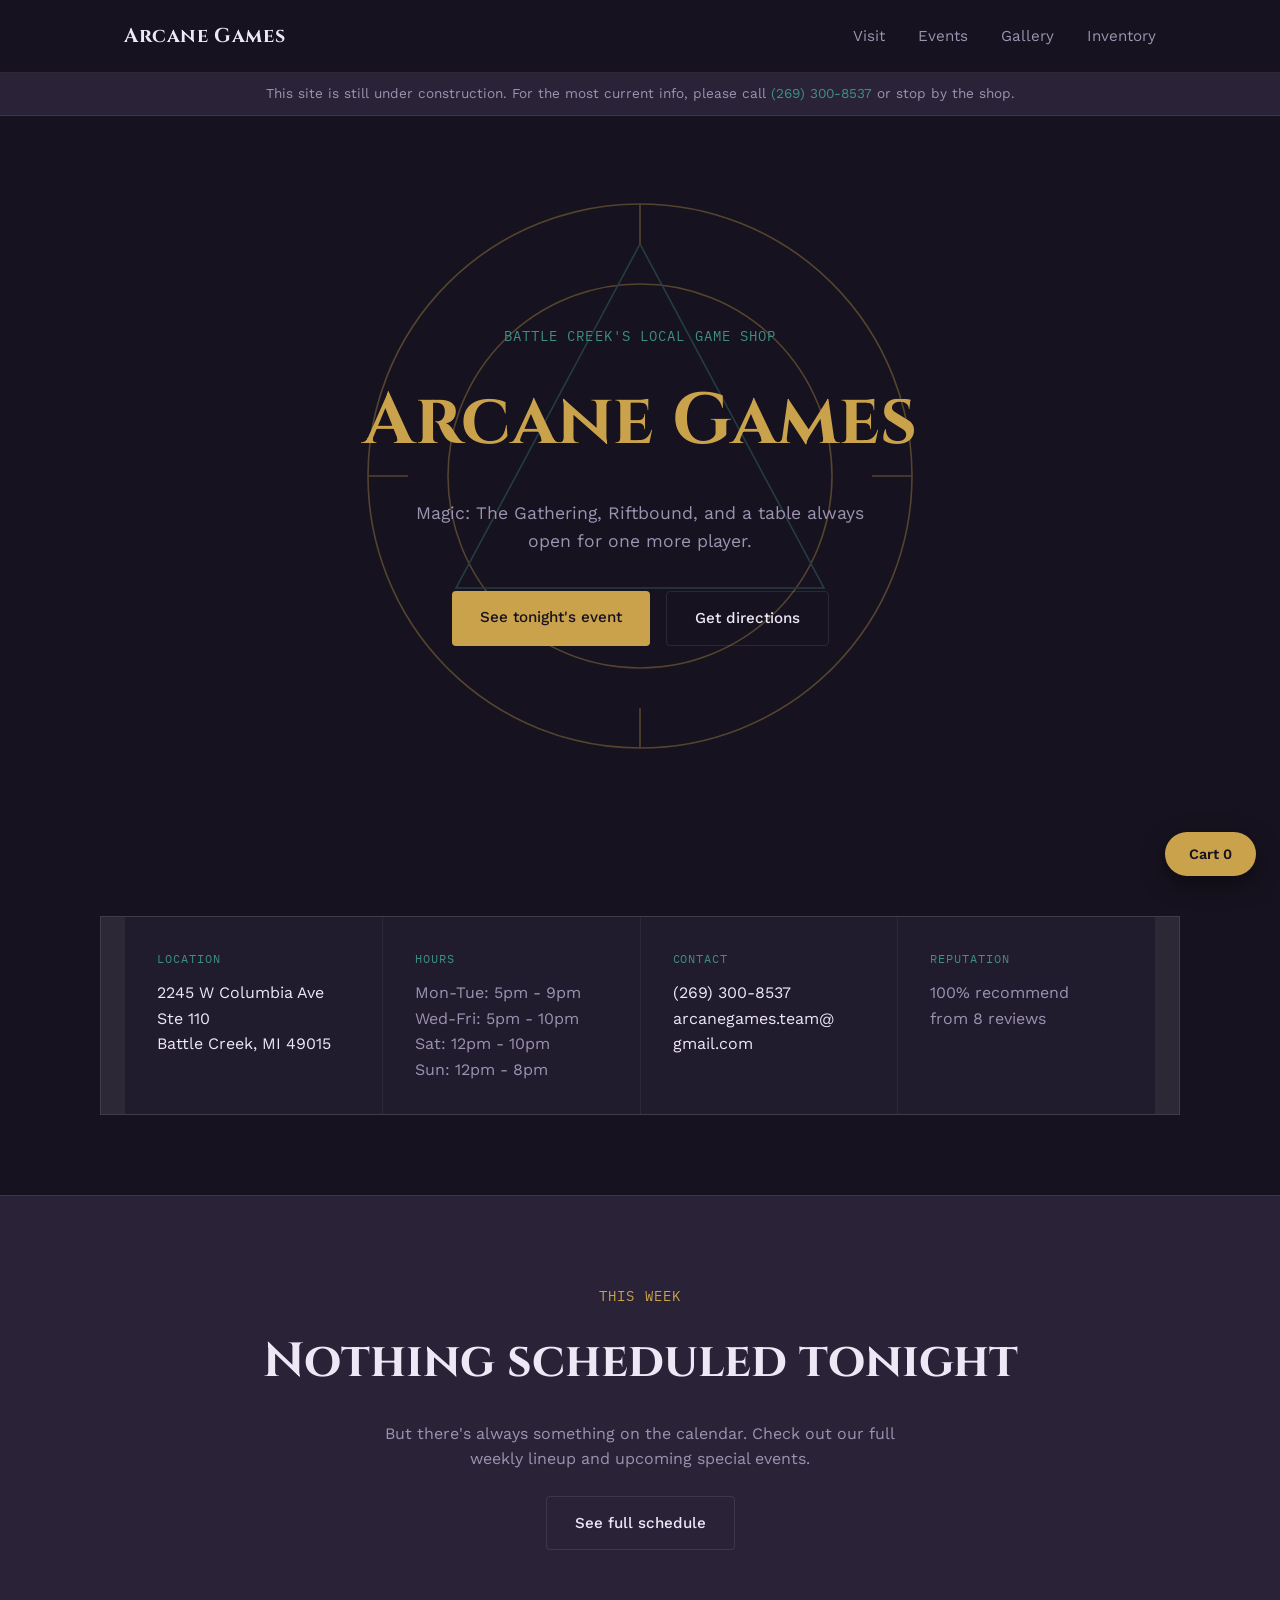
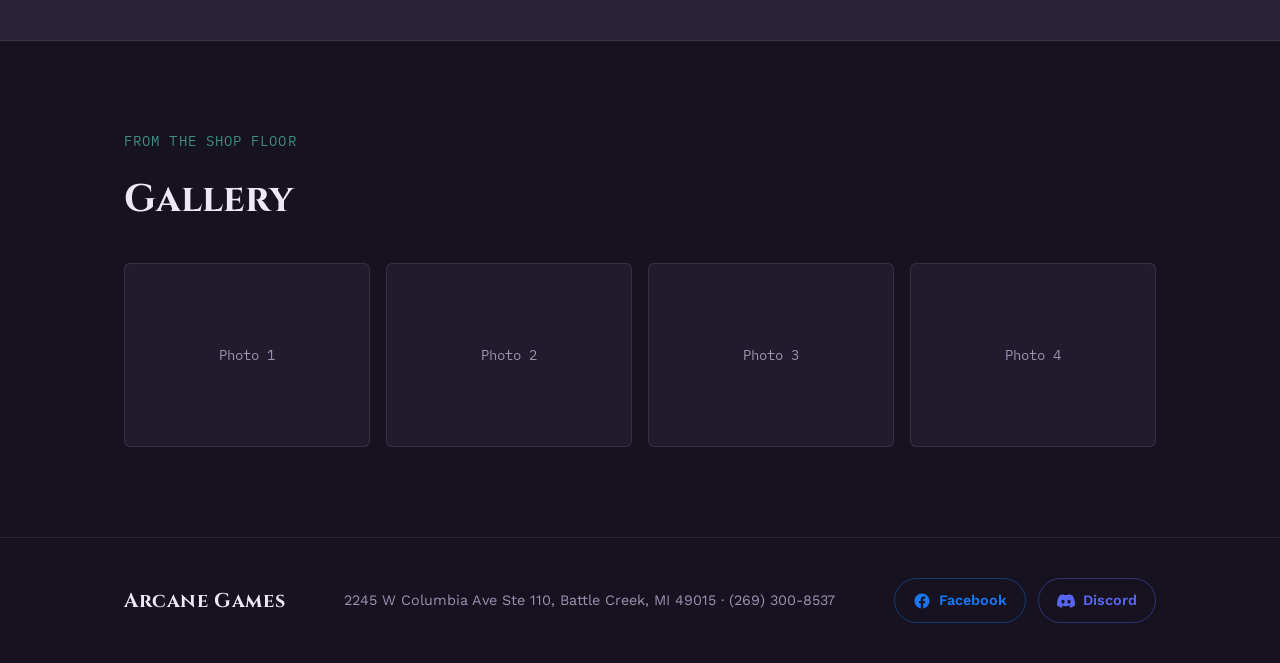
==== commit 2e375352: "Add cart hold system: quantity stepper, site-wide cart display, expiry warning modal" ====
--- a/index.html
+++ b/index.html
@@ -27,6 +27,41 @@
       </nav>
     </div>
   </header>
+
+  <div id="cartBanner" class="cart-banner" style="display: none;">
+  <span id="cartBannerText"></span>
+  <button id="viewCartBtn" class="view-cart-btn">View Cart</button>
+</div>
+
+<div id="expiryModal" class="expiry-modal" style="display: none;">
+  <div class="expiry-modal-inner">
+    <h3>Still there?</h3>
+    <p>The cards in your cart are about to be released so others can buy them.</p>
+    <p class="expiry-countdown"><span id="expiryCountdown">1:00</span> remaining</p>
+    <div class="expiry-modal-actions">
+      <button id="extendHoldBtn" class="btn btn-gold">Keep my cart</button>
+      <button id="dismissExpiryBtn" class="btn btn-ghost">Release it</button>
+    </div>
+  </div>
+</div>
+
+<button id="floatingCartBtn" class="floating-cart-btn">
+  Cart <span id="floatingCartCount">0</span>
+</button>
+
+<div id="cartPanel" class="cart-panel" style="display: none;">
+  <div class="cart-panel-inner">
+    <div class="cart-panel-header">
+      <h3>Your Cart</h3>
+      <button id="closeCartBtn" class="cart-panel-close">&times;</button>
+    </div>
+    <div id="cartItems" class="cart-items"></div>
+    <div class="cart-panel-footer">
+      <p id="cartTotal" class="cart-total"></p>
+      <button id="checkoutBtn" class="btn btn-gold cart-checkout-btn" disabled>Checkout (coming soon)</button>
+    </div>
+  </div>
+</div>
 
   <div class="construction-banner">
     This site is still under construction. For the most current info, please call <a href="tel:+12693008537">(269) 300-8537</a> or stop by the shop.
--- a/style.css
+++ b/style.css
@@ -1,3 +1,6 @@
+/* ==========================================================================
+   1. Variables & Reset
+   ========================================================================== */
 :root {
   --bg: #16121f;
   --surface: #211b2e;
@@ -22,6 +25,11 @@
   line-height: 1.6;
 }
 
+/* Pushes content down when the cart hold banner is showing, so it doesn't overlap the header */
+body.cart-banner-active {
+  padding-top: 44px;
+}
+
 a { color: var(--gold); text-decoration: none; }
 a:hover { text-decoration: underline; }
 
@@ -31,7 +39,42 @@
   padding: 0 24px;
 }
 
-/* Header */
+
+/* ==========================================================================
+   2. Site-wide Banners (construction notice, inventory preview mode)
+   ========================================================================== */
+.construction-banner {
+  background: var(--surface-alt);
+  border-bottom: 1px solid var(--border);
+  text-align: center;
+  padding: 10px 20px;
+  font-size: 0.85rem;
+  color: var(--text-muted);
+}
+.construction-banner a {
+  color: var(--teal);
+}
+
+.preview-banner {
+  background: rgba(201, 162, 75, 0.15);
+  border: 1px solid var(--gold);
+  border-radius: 6px;
+  padding: 16px 20px;
+  color: var(--text);
+  font-size: 0.95rem;
+  margin-bottom: 32px;
+}
+.preview-banner strong {
+  color: var(--gold);
+  text-transform: uppercase;
+  letter-spacing: 0.03em;
+  font-size: 0.85rem;
+}
+
+
+/* ==========================================================================
+   3. Header & Navigation
+   ========================================================================== */
 .site-header {
   padding: 20px 0;
   border-bottom: 1px solid var(--border);
@@ -54,7 +97,41 @@
 }
 .nav-links a:hover { color: var(--gold); }
 
-/* Hero */
+.nav-toggle {
+  display: none;
+  background: none;
+  border: none;
+  color: var(--gold);
+  font-size: 1.5rem;
+  cursor: pointer;
+}
+
+
+/* ==========================================================================
+   4. Buttons (shared across pages)
+   ========================================================================== */
+.btn {
+  display: inline-block;
+  padding: 14px 28px;
+  border-radius: 4px;
+  font-weight: 500;
+  font-size: 0.95rem;
+}
+.btn-gold {
+  background: var(--gold);
+  color: var(--bg);
+}
+.btn-gold:hover { background: #d9b562; text-decoration: none; }
+.btn-ghost {
+  border: 1px solid var(--border);
+  color: var(--text);
+}
+.btn-ghost:hover { border-color: var(--gold); color: var(--gold); text-decoration: none; }
+
+
+/* ==========================================================================
+   5. Homepage — Hero
+   ========================================================================== */
 .hero {
   position: relative;
   overflow: hidden;
@@ -154,25 +231,11 @@
   justify-content: center;
   flex-wrap: wrap;
 }
-.btn {
-  display: inline-block;
-  padding: 14px 28px;
-  border-radius: 4px;
-  font-weight: 500;
-  font-size: 0.95rem;
-}
-.btn-gold {
-  background: var(--gold);
-  color: var(--bg);
-}
-.btn-gold:hover { background: #d9b562; text-decoration: none; }
-.btn-ghost {
-  border: 1px solid var(--border);
-  color: var(--text);
-}
-.btn-ghost:hover { border-color: var(--gold); color: var(--gold); text-decoration: none; }
-
-/* Details */
+
+
+/* ==========================================================================
+   6. Homepage — Details Grid (Location / Hours / Contact / Reputation)
+   ========================================================================== */
 .details { padding: 80px 0; }
 .details-grid {
   display: grid;
@@ -194,13 +257,16 @@
   color: var(--teal);
   margin-bottom: 12px;
 }
-.detail-card p { 
-    color: var(--text-muted);
-    overflow-wrap: break-word;
+.detail-card p {
+  color: var(--text-muted);
+  overflow-wrap: break-word;
 }
 .detail-card a { color: var(--text); }
 
-/* Event spotlight */
+
+/* ==========================================================================
+   7. Homepage — Tonight's Event Spotlight
+   ========================================================================== */
 .event-spotlight {
   background: var(--surface-alt);
   padding: 90px 0;
@@ -226,7 +292,10 @@
   color: var(--text-muted);
 }
 
-/* Gallery */
+
+/* ==========================================================================
+   8. Homepage — Gallery
+   ========================================================================== */
 .gallery { padding: 90px 0; }
 .gallery h2 {
   font-family: var(--font-display);
@@ -253,7 +322,10 @@
   background-position: center;
 }
 
-/* Footer */
+
+/* ==========================================================================
+   9. Footer & Social Links
+   ========================================================================== */
 .site-footer {
   border-top: 1px solid var(--border);
   padding: 40px 0;
@@ -269,13 +341,167 @@
   color: var(--text-muted);
   font-size: 0.9rem;
 }
-
-@media (max-width: 640px) {
-  .nav-links { display: none; }
-  .footer-inner { flex-direction: column; text-align: center; }
-}
-
-/* Inventory page */
+.facebook-link {
+  color: var(--teal);
+  font-size: 0.9rem;
+}
+
+.social-links {
+  display: flex;
+  gap: 12px;
+  flex-wrap: wrap;
+}
+.social-btn {
+  display: flex;
+  align-items: center;
+  gap: 8px;
+  padding: 10px 18px;
+  border-radius: 999px;
+  font-size: 0.9rem;
+  font-weight: 600;
+  border: 1px solid var(--border);
+  transition: border-color 0.2s, color 0.2s;
+}
+.social-btn:hover {
+  text-decoration: none;
+}
+.social-btn-facebook {
+  color: #1877F2;
+  border-color: rgba(24, 119, 242, 0.4);
+}
+.social-btn-facebook:hover {
+  border-color: #1877F2;
+  background: rgba(24, 119, 242, 0.08);
+}
+.social-btn-discord {
+  color: #5865F2;
+  border-color: rgba(88, 101, 242, 0.4);
+}
+.social-btn-discord:hover {
+  border-color: #5865F2;
+  background: rgba(88, 101, 242, 0.08);
+}
+
+
+/* ==========================================================================
+   10. Events Page
+   ========================================================================== */
+.events-page {
+  padding: 60px 0 80px;
+}
+.section-heading {
+  font-family: var(--font-display);
+  font-size: clamp(1.5rem, 3vw, 2rem);
+  color: var(--gold);
+  margin: 56px 0 20px;
+}
+.events-page > .wrap > .section-heading:first-of-type {
+  margin-top: 40px;
+}
+
+/* Weekly schedule table */
+.schedule-grid {
+  border: 1px solid var(--border);
+  border-radius: 6px;
+  overflow: hidden;
+}
+.schedule-row {
+  display: grid;
+  grid-template-columns: 110px 1fr 100px 70px;
+  align-items: center;
+  padding: 16px 20px;
+  background: var(--surface);
+  border-bottom: 1px solid var(--border);
+}
+.schedule-row:last-child { border-bottom: none; }
+.schedule-day {
+  font-family: var(--font-mono);
+  font-size: 0.8rem;
+  letter-spacing: 0.05em;
+  text-transform: uppercase;
+  color: var(--teal);
+}
+.schedule-name {
+  color: var(--text);
+  font-weight: 500;
+}
+.schedule-time {
+  color: var(--text-muted);
+  font-size: 0.9rem;
+}
+.schedule-fee {
+  color: var(--gold);
+  font-weight: 600;
+  text-align: right;
+}
+
+/* Special (upcoming) events */
+.special-events {
+  display: grid;
+  gap: 16px;
+}
+.event-card {
+  background: var(--surface);
+  border: 1px solid var(--border);
+  border-radius: 6px;
+  padding: 24px;
+}
+.event-card-date {
+  font-family: var(--font-mono);
+  font-size: 0.8rem;
+  letter-spacing: 0.05em;
+  text-transform: uppercase;
+  color: var(--teal);
+}
+.event-card-name {
+  font-family: var(--font-display);
+  font-size: 1.3rem;
+  color: var(--text);
+  margin: 8px 0 10px;
+}
+.event-card-copy {
+  color: var(--text-muted);
+}
+
+/* Game room rental card */
+.rental-card {
+  background: var(--surface-alt);
+  border: 1px solid var(--border);
+  border-radius: 6px;
+  padding: 32px;
+}
+.rental-price {
+  font-family: var(--font-display);
+  font-size: 2.2rem;
+  color: var(--gold);
+  margin-bottom: 12px;
+}
+.rental-price span {
+  font-family: var(--font-body);
+  font-size: 1rem;
+  color: var(--text-muted);
+  font-weight: 400;
+}
+.rental-copy {
+  color: var(--text-muted);
+  margin-bottom: 20px;
+  max-width: 520px;
+}
+.rental-subhead {
+  color: var(--text);
+  font-weight: 600;
+  margin-bottom: 10px;
+}
+.rental-list {
+  color: var(--text-muted);
+  margin: 0 0 24px 20px;
+}
+.rental-list li { margin-bottom: 6px; }
+
+
+/* ==========================================================================
+   11. Inventory Page — Search Controls & Toggle
+   ========================================================================== */
 .inventory-page {
   padding: 60px 0 80px;
   min-height: 60vh;
@@ -289,6 +515,37 @@
 .inventory-sub {
   color: var(--text-muted);
   margin-bottom: 32px;
+}
+.inventory-note {
+  color: var(--gold);
+  font-style: italic;
+  font-size: 0.9rem;
+  margin-top: -8px;
+  margin-bottom: 28px;
+  max-width: 560px;
+}
+.inventory-note a { color: var(--teal); }
+
+.inventory-toggle {
+  display: flex;
+  gap: 12px;
+  margin-bottom: 28px;
+}
+.toggle-btn {
+  padding: 10px 20px;
+  background: transparent;
+  border: 1px solid var(--border);
+  border-radius: 4px;
+  color: var(--text-muted);
+  font-family: var(--font-body);
+  font-size: 0.9rem;
+  cursor: pointer;
+}
+.toggle-btn.active {
+  background: var(--gold);
+  border-color: var(--gold);
+  color: var(--bg);
+  font-weight: 600;
 }
 
 .inventory-controls {
@@ -326,6 +583,10 @@
   margin-bottom: 20px;
 }
 
+
+/* ==========================================================================
+   12. Inventory Page — Card Grid & Tiles
+   ========================================================================== */
 .inventory-grid {
   display: grid;
   grid-template-columns: repeat(auto-fill, minmax(240px, 1fr));
@@ -343,6 +604,7 @@
   object-fit: cover;
   display: block;
   background: var(--surface-alt);
+  cursor: zoom-in;
 }
 .card-image-placeholder {
   aspect-ratio: auto;
@@ -384,166 +646,330 @@
   font-weight: 600;
 }
 
-/* Events page */
-.events-page {
-  padding: 60px 0 80px;
-}
-.section-heading {
+
+/* ==========================================================================
+   13. Cart / Hold System (Add to Cart button, sticky countdown banner)
+   ========================================================================== */
+.add-to-cart-btn {
+  width: 100%;
+  margin-top: 10px;
+  padding: 8px 12px;
+  border-radius: 4px;
+  border: 1px solid var(--gold);
+  background: transparent;
+  color: var(--gold);
+  font-family: var(--font-body);
+  font-size: 0.85rem;
+  font-weight: 600;
+  cursor: pointer;
+}
+.add-to-cart-btn:hover {
+  background: var(--gold);
+  color: var(--bg);
+}
+.add-to-cart-btn:disabled {
+  opacity: 0.5;
+  cursor: not-allowed;
+}
+.add-to-cart-btn.in-cart {
+  background: var(--teal);
+  border-color: var(--teal);
+  color: var(--bg);
+}
+
+.cart-banner {
+  position: fixed;
+  top: 0;
+  left: 0;
+  right: 0;
+  background: var(--gold);
+  color: var(--bg);
+  text-align: center;
+  padding: 12px 20px;
+  font-weight: 600;
+  font-size: 0.9rem;
+  z-index: 2000;
+}
+
+.floating-cart-btn {
+  position: fixed;
+  bottom: 24px;
+  right: 24px;
+  z-index: 1900;
+  background: var(--gold);
+  color: var(--bg);
+  border: none;
+  border-radius: 999px;
+  padding: 14px 24px;
+  font-family: var(--font-body);
+  font-weight: 600;
+  font-size: 0.9rem;
+  cursor: pointer;
+  box-shadow: 0 8px 24px rgba(0, 0, 0, 0.4);
+}
+.floating-cart-btn:hover {
+  background: #d9b562;
+}
+
+/* Quantity stepper (card tiles and cart panel) */
+.qty-stepper {
+  display: flex;
+  align-items: center;
+  gap: 8px;
+  margin-top: 10px;
+}
+.qty-btn {
+  width: 32px;
+  height: 32px;
+  flex-shrink: 0;
+  border-radius: 4px;
+  border: 1px solid var(--teal);
+  background: transparent;
+  color: var(--teal);
+  font-size: 1rem;
+  font-weight: 600;
+  line-height: 1;
+  cursor: pointer;
+}
+.qty-btn:hover:not(:disabled) {
+  background: var(--teal);
+  color: var(--bg);
+}
+.qty-btn:disabled {
+  opacity: 0.35;
+  cursor: not-allowed;
+}
+.qty-count {
+  flex: 1;
+  text-align: center;
+  font-family: var(--font-mono);
+  font-size: 0.9rem;
+  color: var(--text);
+}
+
+.qty-input {
+  flex: 1;
+  min-width: 0;
+  text-align: center;
+  padding: 6px 4px;
+  background: var(--surface-alt);
+  border: 1px solid var(--border);
+  border-radius: 4px;
+  color: var(--text);
+  font-family: var(--font-mono);
+  font-size: 0.9rem;
+}
+.qty-input:focus {
+  outline: none;
+  border-color: var(--teal);
+}
+/* Hide the browser's own up/down arrows */
+.qty-input::-webkit-outer-spin-button,
+.qty-input::-webkit-inner-spin-button {
+  -webkit-appearance: none;
+  margin: 0;
+}
+.qty-input {
+  -moz-appearance: textfield;
+  appearance: textfield;
+}
+
+.cart-item-line {
+  display: flex;
+  justify-content: space-between;
+  align-items: center;
+  gap: 12px;
+  margin-top: 8px;
+}
+.cart-item-subtotal {
+  color: var(--gold);
+  font-size: 0.85rem;
+  font-family: var(--font-mono);
+}
+.cart-total {
+  color: var(--text);
+  font-size: 1rem;
+  font-weight: 600;
+  margin-bottom: 12px;
+}
+.cart-total span {
+  color: var(--gold);
+}
+.cart-total-count {
+  display: block;
+  color: var(--text-muted);
+  font-size: 0.8rem;
+  font-weight: 400;
+  margin-top: 2px;
+}
+
+.cart-item-qty {
+  display: flex;
+  align-items: center;
+  gap: 6px;
+}
+.cart-item-qty .qty-btn {
+  width: 26px;
+  height: 26px;
+  font-size: 0.85rem;
+}
+
+/* Expiry warning */
+.expiry-modal {
+  position: fixed;
+  inset: 0;
+  background: rgba(0, 0, 0, 0.75);
+  z-index: 2500;
+  display: flex;
+  align-items: center;
+  justify-content: center;
+  padding: 24px;
+}
+.expiry-modal-inner {
+  background: var(--surface);
+  border: 1px solid var(--gold);
+  border-radius: 8px;
+  padding: 32px;
+  max-width: 420px;
+  text-align: center;
+}
+.expiry-modal-inner h3 {
   font-family: var(--font-display);
-  font-size: clamp(1.5rem, 3vw, 2rem);
-  color: var(--gold);
-  margin: 56px 0 20px;
-}
-.events-page > .wrap > .section-heading:first-of-type {
-  margin-top: 40px;
-}
-
-/* Weekly schedule */
-.schedule-grid {
-  border: 1px solid var(--border);
+  color: var(--gold);
+  font-size: 1.4rem;
+  margin-bottom: 12px;
+}
+.expiry-modal-inner p {
+  color: var(--text-muted);
+  margin-bottom: 12px;
+}
+.expiry-countdown {
+  font-family: var(--font-mono);
+  color: var(--teal);
+  font-size: 1.1rem;
+}
+.expiry-modal-actions {
+  display: flex;
+  gap: 12px;
+  justify-content: center;
+  margin-top: 20px;
+  flex-wrap: wrap;
+}
+
+.view-cart-btn {
+  background: var(--bg);
+  color: var(--gold);
+  border: none;
+  border-radius: 4px;
+  padding: 6px 14px;
+  font-size: 0.8rem;
+  font-weight: 600;
+  cursor: pointer;
+  margin-left: 12px;
+}
+
+.cart-panel {
+  position: fixed;
+  top: 0;
+  right: 0;
+  bottom: 0;
+  width: min(400px, 100%);
+  background: var(--surface);
+  border-left: 1px solid var(--border);
+  z-index: 2100;
+  display: flex;
+  flex-direction: column;
+  box-shadow: -20px 0 60px rgba(0, 0, 0, 0.4);
+}
+.cart-panel-inner {
+  display: flex;
+  flex-direction: column;
+  height: 100%;
+  padding: 20px;
+}
+.cart-panel-header {
+  display: flex;
+  justify-content: space-between;
+  align-items: center;
+  margin-bottom: 20px;
+}
+.cart-panel-header h3 {
+  font-family: var(--font-display);
+  color: var(--gold);
+  font-size: 1.3rem;
+}
+.cart-panel-close {
+  background: none;
+  border: none;
+  color: var(--text-muted);
+  font-size: 1.5rem;
+  cursor: pointer;
+  line-height: 1;
+}
+.cart-items {
+  flex: 1;
+  overflow-y: auto;
+  display: flex;
+  flex-direction: column;
+  gap: 12px;
+}
+.cart-item {
+  display: flex;
+  justify-content: space-between;
+  align-items: flex-start;
+  gap: 12px;
+  background: var(--surface-alt);
   border-radius: 6px;
-  overflow: hidden;
-}
-.schedule-row {
-  display: grid;
-  grid-template-columns: 110px 1fr 100px 70px;
-  align-items: center;
-  padding: 16px 20px;
-  background: var(--surface);
-  border-bottom: 1px solid var(--border);
-}
-.schedule-row:last-child { border-bottom: none; }
-.schedule-day {
+  padding: 12px 14px;
+}
+.cart-item-remove {
+  flex-shrink: 0;
+  margin-top: 2px;
+}
+.cart-item-name {
+  color: var(--text);
+  font-size: 0.9rem;
+}
+.cart-item-timer {
+  color: var(--teal);
   font-family: var(--font-mono);
   font-size: 0.8rem;
-  letter-spacing: 0.05em;
-  text-transform: uppercase;
-  color: var(--teal);
-}
-.schedule-name {
-  color: var(--text);
-  font-weight: 500;
-}
-.schedule-time {
-  color: var(--text-muted);
-  font-size: 0.9rem;
-}
-.schedule-fee {
-  color: var(--gold);
-  font-weight: 600;
-  text-align: right;
-}
-
-/* Special events */
-.special-events {
-  display: grid;
-  gap: 16px;
-}
-.event-card {
-  background: var(--surface);
-  border: 1px solid var(--border);
-  border-radius: 6px;
-  padding: 24px;
-}
-.event-card-date {
-  font-family: var(--font-mono);
+  display: block;
+  margin-top: 4px;
+}
+.cart-item-remove {
+  background: none;
+  border: 1px solid var(--border);
+  color: var(--text-muted);
+  border-radius: 4px;
+  padding: 4px 10px;
   font-size: 0.8rem;
-  letter-spacing: 0.05em;
-  text-transform: uppercase;
-  color: var(--teal);
-}
-.event-card-name {
-  font-family: var(--font-display);
-  font-size: 1.3rem;
-  color: var(--text);
-  margin: 8px 0 10px;
-}
-.event-card-copy {
-  color: var(--text-muted);
-}
-
-/* Rental card */
-.rental-card {
-  background: var(--surface-alt);
-  border: 1px solid var(--border);
-  border-radius: 6px;
-  padding: 32px;
-}
-.rental-price {
-  font-family: var(--font-display);
-  font-size: 2.2rem;
-  color: var(--gold);
+  cursor: pointer;
+}
+.cart-item-remove:hover {
+  border-color: var(--gold);
+  color: var(--gold);
+}
+.cart-panel-footer {
+  border-top: 1px solid var(--border);
+  padding-top: 16px;
+  margin-top: 16px;
+}
+.cart-total {
+  color: var(--text-muted);
+  font-size: 0.85rem;
   margin-bottom: 12px;
 }
-.rental-price span {
-  font-family: var(--font-body);
-  font-size: 1rem;
-  color: var(--text-muted);
-  font-weight: 400;
-}
-.rental-copy {
-  color: var(--text-muted);
-  margin-bottom: 20px;
-  max-width: 520px;
-}
-.rental-subhead {
-  color: var(--text);
-  font-weight: 600;
-  margin-bottom: 10px;
-}
-.rental-list {
-  color: var(--text-muted);
-  margin: 0 0 24px 20px;
-}
-.rental-list li { margin-bottom: 6px; }
-
-/* Facebook link in footer */
-.facebook-link {
-  color: var(--teal);
-  font-size: 0.9rem;
-}
-
-/* Mobile */
-@media (max-width: 640px) {
-  .schedule-row {
-    grid-template-columns: 1fr;
-    gap: 4px;
-  }
-  .schedule-fee { text-align: left; }
-}
-
-.inventory-note {
-  color: var(--gold);
-  font-style: italic;
-  font-size: 0.9rem;
-  margin-top: -8px;
-  margin-bottom: 28px;
-  max-width: 560px;
-}
-.inventory-note a { color: var(--teal); }
-
-.inventory-toggle {
-  display: flex;
-  gap: 12px;
-  margin-bottom: 28px;
-}
-.toggle-btn {
-  padding: 10px 20px;
-  background: transparent;
-  border: 1px solid var(--border);
-  border-radius: 4px;
-  color: var(--text-muted);
-  font-family: var(--font-body);
-  font-size: 0.9rem;
-  cursor: pointer;
-}
-.toggle-btn.active {
-  background: var(--gold);
-  border-color: var(--gold);
-  color: var(--bg);
-  font-weight: 600;
-}
-
+.cart-checkout-btn {
+  width: 100%;
+  text-align: center;
+  opacity: 0.6;
+  cursor: not-allowed;
+}
+
+/* ==========================================================================
+   14. Lightbox (click-to-enlarge card images)
+   ========================================================================== */
 .lightbox {
   display: none;
   position: fixed;
@@ -566,20 +992,20 @@
   border-radius: 10px;
   box-shadow: 0 20px 60px rgba(0, 0, 0, 0.5);
 }
-.card-image {
-  cursor: zoom-in;
-}
-
-.nav-toggle {
-  display: none;
-  background: none;
-  border: none;
-  color: var(--gold);
-  font-size: 1.5rem;
-  cursor: pointer;
-}
-
+
+
+/* ==========================================================================
+   15. Mobile (max-width: 640px)
+   ========================================================================== */
 @media (max-width: 640px) {
+  .footer-inner { flex-direction: column; text-align: center; }
+
+  .schedule-row {
+    grid-template-columns: 1fr;
+    gap: 4px;
+  }
+  .schedule-fee { text-align: left; }
+
   .nav-toggle {
     display: block;
   }
@@ -602,68 +1028,4 @@
     position: relative;
     z-index: 100;
   }
-}
-
-.social-links {
-  display: flex;
-  gap: 12px;
-  flex-wrap: wrap;
-}
-.social-btn {
-  display: flex;
-  align-items: center;
-  gap: 8px;
-  padding: 10px 18px;
-  border-radius: 999px;
-  font-size: 0.9rem;
-  font-weight: 600;
-  border: 1px solid var(--border);
-  transition: border-color 0.2s, color 0.2s;
-}
-.social-btn:hover {
-  text-decoration: none;
-}
-.social-btn-facebook {
-  color: #1877F2;
-  border-color: rgba(24, 119, 242, 0.4);
-}
-.social-btn-facebook:hover {
-  border-color: #1877F2;
-  background: rgba(24, 119, 242, 0.08);
-}
-.social-btn-discord {
-  color: #5865F2;
-  border-color: rgba(88, 101, 242, 0.4);
-}
-.social-btn-discord:hover {
-  border-color: #5865F2;
-  background: rgba(88, 101, 242, 0.08);
-}
-
-.preview-banner {
-  background: rgba(201, 162, 75, 0.15);
-  border: 1px solid var(--gold);
-  border-radius: 6px;
-  padding: 16px 20px;
-  color: var(--text);
-  font-size: 0.95rem;
-  margin-bottom: 32px;
-}
-.preview-banner strong {
-  color: var(--gold);
-  text-transform: uppercase;
-  letter-spacing: 0.03em;
-  font-size: 0.85rem;
-}
-
-.construction-banner {
-  background: var(--surface-alt);
-  border-bottom: 1px solid var(--border);
-  text-align: center;
-  padding: 10px 20px;
-  font-size: 0.85rem;
-  color: var(--text-muted);
-}
-.construction-banner a {
-  color: var(--teal);
 }
